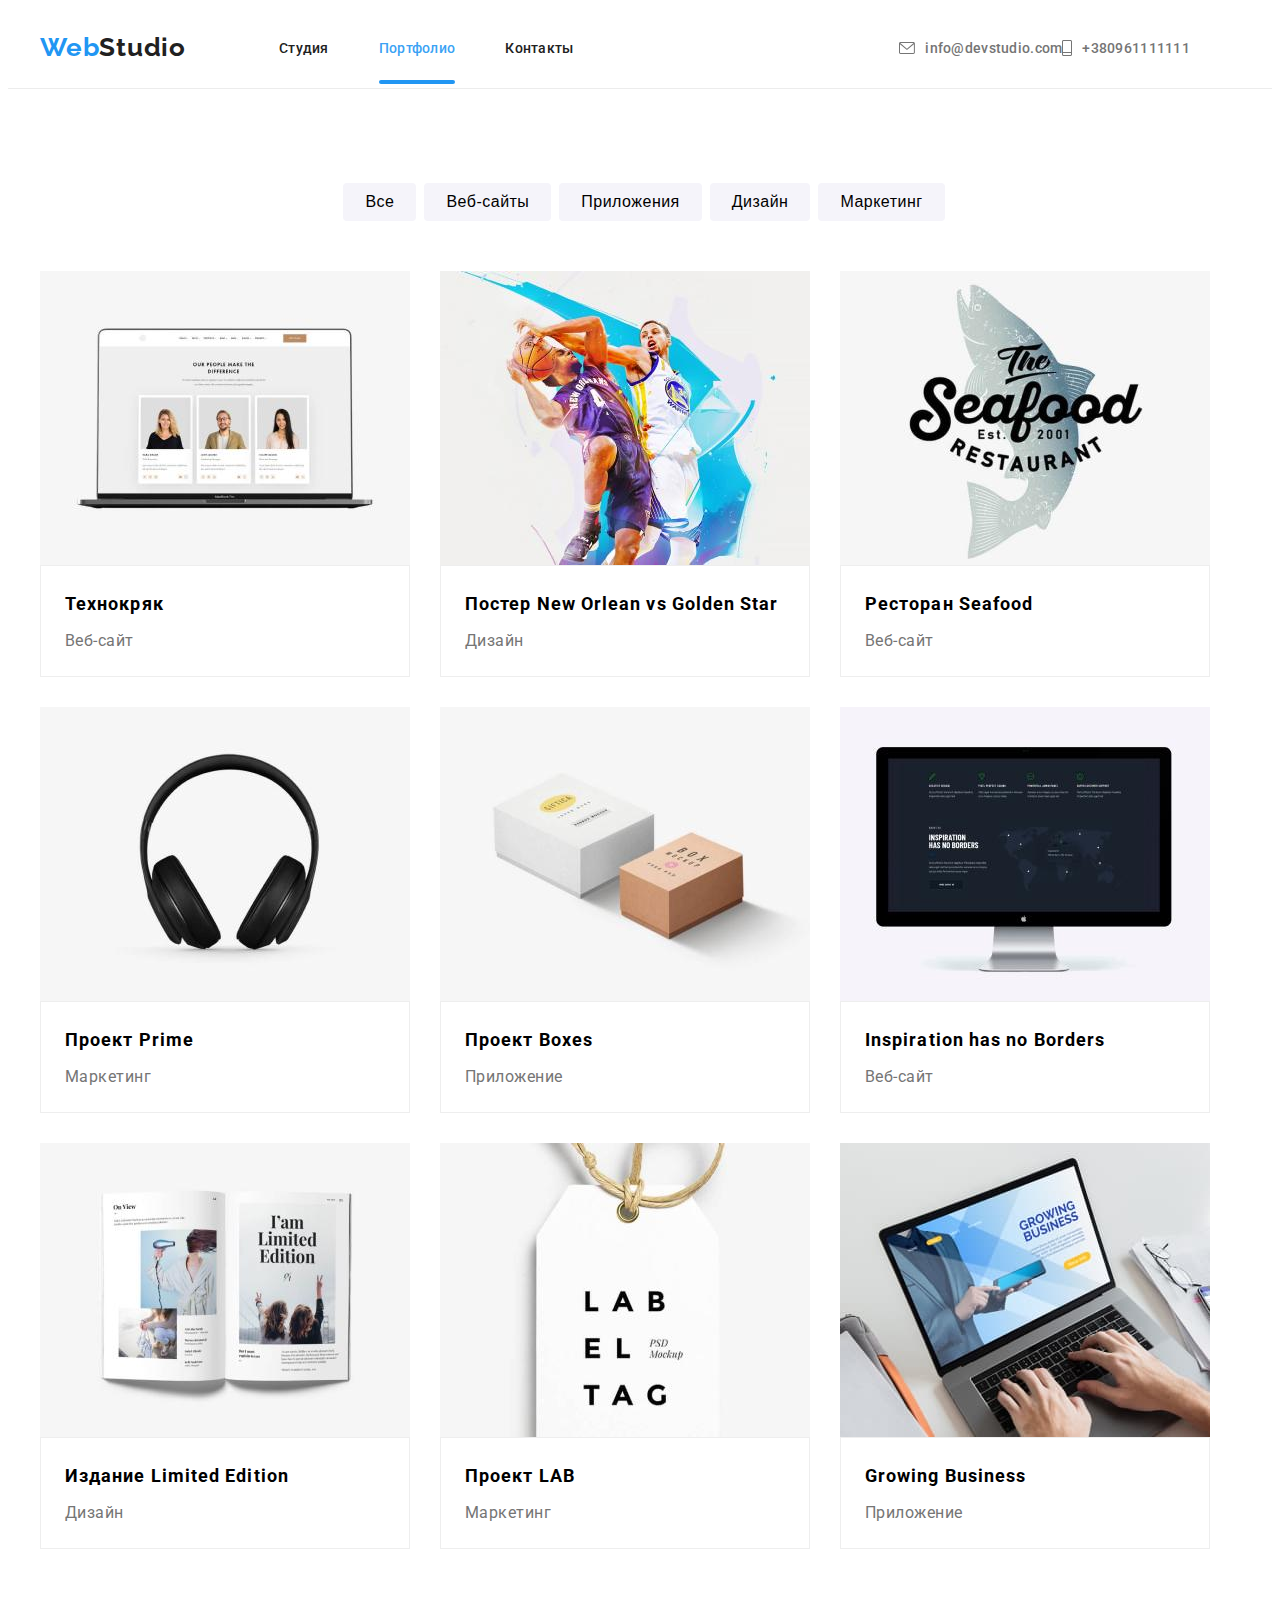
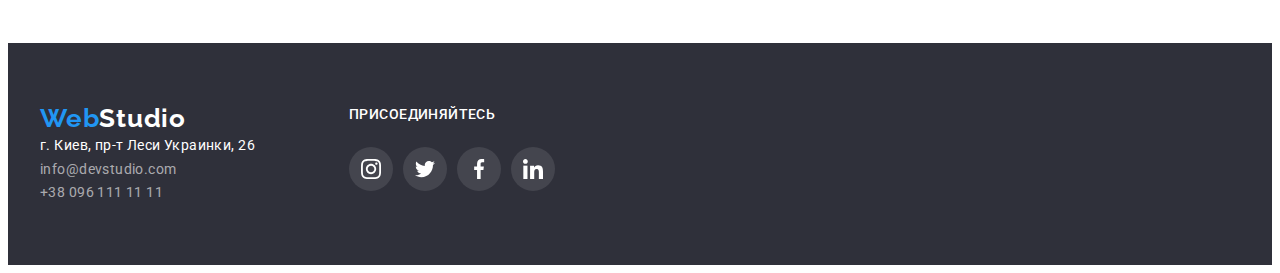
==== portfolio.html @ 6cea834d "add original" ====
<!DOCTYPE html>
<html lang="ru">
    <head>
        <meta charset="UTF-8">
        <meta http-equiv="X-UA-Compatible" content="IE=edge">
        <meta name="viewport" content="width=device-width, initial-scale=1.0">
        <title>Portfolio</title>
        <link href="https://fonts.googleapis.com/css2?family=Raleway:wght@700&family=Roboto:wght@400;500;700;900&display=swap"
        rel="stylesheet">
        <link
        rel="stylesheet"
        href="https://cdnjs.cloudflare.com/ajax/libs/modern-normalize/1.0.0/modern-normalize.min.css"
        integrity="sha512-ISS7cAi1PEhQ8jnbJpJZMd29NlhNj4AWYyLOSp2CE/CsHxTCu+r+t0D2yoJudVrd0/8fTVPUVDzY5Tvli75u/g=="
        crossorigin="anonymous"/>
    <link rel="stylesheet" href="./css/styles.css">
    </head>
<body>
    <header class="header">
        <div class="container header-container">
          <nav class="header-navigation">
            <a class="link header-logo" href="http://WebStudio">Web<span class="logo-second-color">Studio</span> </a>
            <ul class="list header-list">
              <li class="header-item">
                <a class="link header-link" href="./index.html">Студия</a>
              </li>
              <li class="header-item">
                <a class="link header-link current" href="./portfolio.html">Портфолио</a>
              </li>
              <li class="header-item"><a class="link header-link" href="">Контакты</a></li>
            </ul>
          </nav>
          <ul class="list contacts-list">
            <li class="nav-list-mail">
              <a class="link header-mail" href="tel:info@devstudio.com">
              <svg class="header-icon" width="16" height="12"> <use href="./images/icons.svg#icon-envelope">
              </use>
            </svg>info@devstudio.com
            </a></li>
            <li class="nav-list-mail">
              <a class="link header-mail" href="mailto:+380961111111">
                <svg class="header-icon" width="10" height="16">
                  <use href="./images/icons.svg#icon-mobilka"></use>
                </svg>
                +380961111111</a></li>
          </ul>
        </div>
      </header>

    <main class="portfolio">
      <h1 class="visually-hidden">Портфолио</h1>
        <section class="section">
        <div class="container">
            <ul class="list works-button-list">
                <li> <button class="works-button">Все</button></li>
                <li> <button class="works-button">Веб-сайты</button> </li>
                <li> <button class="works-button">Приложения</button></li>
                <li> <button class="works-button">Дизайн</button></li>
                <li> <button class="works-button">Маркетинг</button></li>
            </ul>
            <ul class="list works-list">
                <li class="works-item">
                  <div class="works-wrap">
                  <img src="./images/tech.jpg" alt="техно" width="370" height="294"> <p class="works-item-text">
                  Технокряк это современная
                  площадка распространения
                  коронавируса. Компании
                  используют эту платформу для
                  цифровогo шпионажа и атак на
                  защищённые сервера конкурентов.
                  </p></div><div class="works-card"><h3 class="works-title">Технокряк</h3><p class="works-text">Веб-сайт</p></div></li>
                <li class="works-item">
                  <div class="works-wrap">
                  <img src="./images/basketball.jpg" alt="дизайн" width="370" height="294"> <p class="works-item-text">
                  Технокряк это современная
                  площадка распространения
                  коронавируса. Компании
                  используют эту платформу для
                  цифровогo шпионажа и атак на
                  защищённые сервера конкурентов.
                  </p></div><div class="works-card"><h3 class="works-title">Постер New Orlean vs Golden Star</h3> <p class="works-text">Дизайн</p></div></li>
                <li class="works-item">
                  <div class="works-wrap">
                  <img src="./images/seafood.jpg" alt="приложение" width="370" height="294"><p class="works-item-text">
                  Технокряк это современная
                  площадка распространения
                  коронавируса. Компании
                  используют эту платформу для
                  цифровогo шпионажа и атак на
                  защищённые сервера конкурентов.
                  </p></div><div class="works-card"><h3 class="works-title" lang="en">Ресторан Seafood</h3> <p class="works-text">Веб-сайт</p></div></li>
                <li class="works-item">
                  <div class="works-wrap">
                  <img src="./images/earphones.jpg" alt="маркетинг" width="370" height="294"><p class="works-item-text">
                  Технокряк это современная
                  площадка распространения
                  коронавируса. Компании
                  используют эту платформу для
                  цифровогo шпионажа и атак на
                  защищённые сервера конкурентов.
                  </p></div><div class="works-card"><h3 class="works-title">Проект Prime</h3> <p class="works-text">Маркетинг</p></div></li>
                <li class="works-item">
                  <div class="works-wrap">
                  <img src="./images/boxes.jpg" alt="проект" width="370" height="294"><p class="works-item-text">
                  Технокряк это современная
                  площадка распространения
                  коронавируса. Компании
                  используют эту платформу для
                  цифровогo шпионажа и атак на
                  защищённые сервера конкурентов.
                  </p></div><div class="works-card"><h3 class="works-title">Проект Boxes</h3> <p class="works-text">Приложение</p></div></li>
                <li class="works-item">
                  <div class="works-wrap">
                  <img src="./images/monitor.jpg" alt="веб-сайт" width="370" height="294"><p class="works-item-text">
                  Технокряк это современная
                  площадка распространения
                  коронавируса. Компании
                  используют эту платформу для
                  цифровогo шпионажа и атак на
                  защищённые сервера конкурентов.
                  </p></div><div class="works-card"><h3 class="works-title" lang="en">Inspiration has no Borders</h3> <p class="works-text">Веб-сайт</p></div></li>
                <li class="works-item">
                  <div class="works-wrap"><img src="./images/magazine.jpg" alt="издание" width="370" height="294"><p class="works-item-text">
                  Технокряк это современная
                  площадка распространения
                  коронавируса. Компании
                  используют эту платформу для
                  цифровогo шпионажа и атак на
                  защищённые сервера конкурентов.
                  </p></div><div class="works-card"><h3 class="works-title">Издание Limited Edition</h3> <p class="works-text">Дизайн</p></div></li>
                <li class="works-item">
                  <div class="works-wrap"><img src="./images/tag.jpg" alt="проект-лаб" width="370" height="294"><p class="works-item-text">
                  Технокряк это современная
                  площадка распространения
                  коронавируса. Компании
                  используют эту платформу для
                  цифровогo шпионажа и атак на
                  защищённые сервера конкурентов.
                  </p></div><div class="works-card"><h3 class="works-title">Проект LAB</h3> <p class="works-text">Маркетинг</p></div></li>
                <li class="works-item">
                  <div class="works-wrap"><img src="./images/laptop.jpg" alt="бизнес" width="370" height="294"><p class="works-item-text">
                  Технокряк это современная
                  площадка распространения
                  коронавируса. Компании
                  используют эту платформу для
                  цифровогo шпионажа и атак на
                  защищённые сервера конкурентов.
                  </p></div><div class="works-card"><h3 class="works-title">Growing Business</h3> <p class="works-text">Приложение</p></div></li>
            </ul>
        </div>
        </section>
    </main>

    <footer class="footer">
        <div class="container footer-container">
            <div class="footer-contacts">
        <a class="link header-logo" href="http://WebStudio">Web<span class="logo-third-color">Studio</span> </a>
    <address>
        <ul class="list">
            <li>
    <a class="link footer-address" href="https://goo.gl/maps/e6FK5a6FQXhLv9fTA" target="_blank" rel="noopener noreferrer">г. Киев, пр-т Леси Украинки, 26</a>
    </li>
    <li>
    <a class="link footer-mail" href="mailto:info@example.com">info@devstudio.com</a> 
    </li>
    <li>
    <a class="link footer-mail" href="tel:+380961111111">+38 096 111 11 11</a>
    </li>
    </ul>
    </address>
            </div>
    <div class="footer-social">
        <h4 class="title-five">присоединяйтесь</h4>
        <ul class="list footer-social-list"> 
            <li><a class="footer-social-link" href="#"><svg class="footer-social-icon" width = "20" height = "20">
                <use href="./images/icons.svg#icon-instagram-2"></use>
            </svg> </a></li>
            <li><a class="footer-social-link" href="#"><svg class="footer-social-icon" width = "20" height = "20">
                <use href="./images/icons.svg#icon-twitter-1"></use>
            </svg> </a></li>
            <li><a class="footer-social-link" href="#"><svg class="footer-social-icon" width = "20" height = "20">
                <use href="./images/icons.svg#icon-facebook-1"></use>
            </svg> </a></li>
            <li><a class="footer-social-link" href="#"><svg class="footer-social-icon" width = "20" height = "20">
                <use href="./images/icons.svg#icon-linkedin-1"></use>
            </svg> </a></li>
        </ul>
    </div>
        </div>
    </footer>
        
</body>
</html>
---- css/styles.css ----
:root {
    --header-text-color: #757575;
    --main-title-color: #ffffff;
    --second-title-color: #212121;
    --main-text-color: #757575;
    --second-text-color: rgba(255, 255, 255, 0.6);
    --logo-color: #2196f3;
    --logo-second-color: #212121;
    --logo-third-color: #ffffff; 
    --accent-color: #2196f3;
    --main-btn-color: #2196f3;
    --footer-bcg-color: #2f303a;
--portfolio-button-color: #f5f4fa;
--motto-background-color: rgba(47, 48, 58, 0.4);
}

p, h1, h2, h3, h4, h5, h6 {margin: 0;}

ul {margin: 0;
padding: 0;}

img {
    display: block;
}

body  {
    font-family: 'Raleway', sans-serif;
    font-family: 'Roboto', sans-serif;
}


.list {
    list-style: none;
    padding: 0;
    margin: 0;
}

.link {
    text-decoration: none;
}

.container {
    width: 1200px;
    margin-left: auto;
    margin-right: auto;
    margin: 0 auto;
    padding-left: 15px;
    padding-right: 15px;
  }

  .section {
      padding-top: 94px;
      padding-bottom: 94px;
  }

  .visually-hidden {
    position: absolute;
    white-space: nowrap;
    width: 1px;
    height: 1px;
    overflow: hidden;
    border: 0;
    padding: 0;
    clip: rect(0 0 0 0);
    clip-path: inset(50%);
    margin: -1px;
}

.btn {
  border: none;
  border-radius: 4px
  cursor: pointer;
  outline: none;
}
/*------------------------------------------------HEADER------------------------*/

.header {
    background-color: #ffffff;
    border-bottom: 1px solid #ececec;
  }
  .header-list {
    display: flex;
    align-items: center;
  }
  .contacts-list {
    display: flex;
    align-items: center;
    margin-left: auto;
    margin-right: 50px;
  }
  .header-container {
    display: flex;
    align-items: center;
  }
  .header-navigation {
    display: flex;
    align-items: center;
  }
  .header-logo {
    padding-right: 93px;
    padding-top: 24px;
    padding-bottom: 25px;
  }
  .header-logo {
    font-family: Raleway;
    font-weight: 700;
    font-size: 26px;
    line-height: 1.19;
    letter-spacing: 0.03em;
   color: var(--logo-color);
   transition: color 250ms cubic-bezier(0.4, 0, 0.2, 1);
}

.logo-second-color {
    color:var(--logo-second-color);
}

.logo-third-color {
    color:var(--logo-third-color);
}
  .header-logo:focus,
  .header-logo:hover {
    color: var(--accent-color);
  }
  .header-item:not(:last-child) {
    padding-right: 50px;
  }

  .header-link {
    font-weight: 500;
    font-size: 14px;
    line-height: 1.14;
    letter-spacing: 0.02em;
    color: var(--second-title-color);
    transition: color 250ms cubic-bezier(0.4, 0, 0.2, 1);
    position: relative;
  }

  .header-link.current {
    color: rgba(33, 150, 243, 0.9);
  }

  .header-link.current::after {
    content: "";
    width: 100%;
    height: 4px;
    border-radius: 2px;
    background-color: var(--accent-color);
    position: absolute;
    display: block;
    bottom: -28px;
    left: 0;
    }

  .header-link:hover,
  .header-link:focus {
    color: var(--accent-color);
  }

  .header-icon {
    fill: currentColor;
    margin-right: 10px;
  }

  .header-icon:hover,
  .header-icon:focus {
    color: var(--accent-color);
  }

  .header-contacts {
    margin-right: 0;
    margin-left: 30px;
  }

  .header-mail {
    display: flex;
    align-items: center;
    font-weight: 500;
    font-size: 14px;
    line-height: 1.33;
    letter-spacing: 0.02em;
    color: var(--main-text-color);
    transition: color 250ms cubic-bezier(0.4, 0, 0.2, 1);
  }
  .header-mail:hover,
  .header-mail:focus {
    color: var(--accent-color);
  }
  


/*------------------------------------------------main------------------------*/

.motto {
    background-image: linear-gradient(rgba(47, 48, 58, 0.4), rgba(47, 48, 58, 0.4)), url(../images/mottoback.jpg);
    background-repeat: no-repeat;   
    background-position: center;
    background-size: cover;
    padding-top: 200px;
    padding-bottom: 200px;
}

.title-one {
font-weight: 900;
font-size: 44px;
line-height: 1.36;
text-align: center;
letter-spacing: 0.06em;
text-transform: uppercase;
color: var(--main-title-color);
}

.motto-container {
padding-right: 252px;
padding-left: 252px;
text-align: center;
}

.main-btn {
padding: 10px 32px;
background-color: var(--main-btn-color);
font-weight: 700;
font-size: 16px;
line-height: 1.9;
width: 200px;
height: 50px;
margin-top: 30px;
box-shadow: 0px 4px 4px rgba(0, 0, 0, 0.15);
border-radius: 4px;
color: #ffffff;
cursor: pointer;
outline: none;
}

.main-btn:active {
background-color: var(--second-title-color);
}
/*------------------------------------------------HERO------------------------*/


.hero-list {
display: flex;
justify-content: space-between
}

.hero-item {
max-width: 270px;
}

.hero-box {
    width: 270px;
    height: 120px;
    background-color: #f5f4fa;
    border-radius: 4px;
    margin-right: 30px;
    margin-bottom: 30px;
    display: flex;
    align-items: center;
    justify-content: center;
}

.title-three {
font-weight: 700;
font-size: 14px;
line-height: 1.14;
letter-spacing: 0.03em;
margin-top: 30px;
margin-bottom: 10px;
text-transform: uppercase;
color: var(--second-title-color);
}

.hero-text {
font-size: 14px;
line-height: 1.7;
letter-spacing: 0.03em;
color: var(--main-text-color);
}

.hero-icon {
    max-width: 70px;
    max-height: 70px;
 
}

.title-two {
font-weight: 700;
font-size: 36px;
line-height: 1.16;
letter-spacing: 0.03em;
text-align: center;
margin-bottom: 50px;
color: var(--second-title-color);
}

.whaddowedo-list {
    display: flex;
    flex-wrap: wrap;
    justify-content: space-between;
}

.whaddowedo {
    padding-top: 0px;
}

.whaddowedo-item {
  position: relative;
}
.whaddowedo-box {position: absolute;
  bottom: 0;
  display: flex;
  justify-content: center;
  align-items: center;
  height: 70px;
  width: 100%;
  background-color: rgba(47, 48, 58, 0.8);}

.whaddowedo-text {
  font-weight: 700;
  font-size: 14px;
  line-height: 1.14;
  text-align: center;
  letter-spacing: 0.03em;
  text-transform: uppercase;
  color: #FFFFFF;
}

.team {
background-color: var(--portfolio-button-color);
 }

.team-container {
text-align: center;
}

.team-list {
display: flex;
justify-content: space-between;
}

.team-item {
justify-content: space-between;
width: 270px;
box-shadow: 0px 1px 3px rgba(0, 0, 0, 0.12), 0px 1px 1px rgba(0, 0, 0, 0.14), 0px 2px 1px rgba(0, 0, 0, 0.2);
border-radius: 0px 0px 4px 4px;    
}

.team-card {
padding-top: 30px;
padding-bottom: 30px;
background-color: #fff;
}

img {
max-width: 100%;
height: auto
}

.title-four {
font-weight: 500;
font-size: 16px;
line-height: 1.18;
letter-spacing: 0.03em;
color: var(--second-title-color);
}

.team-text {
font-weight: 400;
font-size: 16px;
line-height: 1.18;
letter-spacing: 0.03em;
margin-top: 10px;
color: var(--main-text-color);
margin-bottom: 16px;
}

.team-social-list {
    display: flex;
    justify-content: center;
}

.team-social-item {
    width: 44px;
    height: 44px;
}

.team-social-item + .team-social-item {
margin-left: 10px;
} 

.team-social-link {
    width: 100%;
    height: 100%;
    border-radius: 50%;
    display: flex;
    align-items: center;
    justify-content: center;
    transition: color 250ms cubic-bezier(0.4, 0, 0.2, 1), background-color 250ms cubic-bezier(0.4, 0, 0.2, 1);
}

.team-social-link {
    fill: #AFB1B8;
}

.team-social-link:hover, 
.team-social-link:focus {
    background-color: var(--accent-color);
}

.team-social-link:hover, 
.team-social-link:focus {
    fill: #ffffff;
}

/*--------------------------------------CLIENTS-------------------------------*/

.clients-list {
    display: flex;
    justify-content: space-between
}

.clients-link {
display: flex;
width: 170px;
height: 92px;
align-items: center;
justify-content: center;
box-sizing: border-box;
border: 1px solid #afb1b8;
border-radius: 4px;
transition: color 250ms cubic-bezier(0.4, 0, 0.2, 1),
}

.clients-icon {
    width: 106px;
    height: 60px;
    fill: #AFB1B8;
    display: block;
    margin-left: auto;
    margin-right: auto;
    transition: color 250ms cubic-bezier(0.4, 0, 0.2, 1),
}

.clients-link:hover,
.clients-link:focus {
    border-color: var(--accent-color);
  }

  .clients-link:hover .clients-icon {
    fill: var(--accent-color);
  }

  .clients-link:focus .clients-icon {
    fill: var(--accent-color);
  }
/*------------------------------------------ FOOTER -------------------------*/

.footer {
background-color:var(--footer-bcg-color);
padding-top: 60px;
padding-bottom: 60px;
}

.footer-container {
    display: flex;
}

.footer-logo {
    font-family: Raleway;
    font-weight: 700;
    font-size: 26px;
    line-height: 1.19;
    letter-spacing: 0.03em;
    margin-bottom: 20px;
   color: var(--logo-color);
   transition: color 250ms cubic-bezier(0.4, 0, 0.2, 1);
}

.footer-list {
    padding-top: 20px;
}

.footer-contact {
  margin-bottom: 9px;
}
.footer-address {
font-style: normal;
font-weight: 400;
font-size: 14px;
line-height: 1.71;
letter-spacing: 0.03em;
color: var(--main-title-color);
margin-bottom: 9px;
transition: color 250ms cubic-bezier(0.4, 0, 0.2, 1);
}

.footer-address:hover, 
.footer-address:focus {
color: var(--accent-color) 
}
.footer-mail {
    font-style: normal;
    font-weight: 400;
    font-size: 14px;
    line-height: 1.71;
   letter-spacing: 0.03em;
   color: var(--second-text-color);
   transition: color 250ms cubic-bezier(0.4, 0, 0.2, 1); 
   
}
.footer-mail:hover, 
.footer-mail:focus {
    color: var(--accent-color) 
}

.title-five {
    font-style: normal;
    font-weight: 500;
    font-size: 14px;
    line-height: 1.71;
   letter-spacing: 0.03em;
   margin-bottom: 20px;
   color: var(--main-title-color);
   text-transform: uppercase;
}

.footer-social
{
margin-left: 70px;}

.footer-social-list {
    display: flex;
}

.footer-social-link {
    width: 44px;
    height: 44px;
    border-radius: 50%;
    display: flex;
    align-items: center;
    justify-content: center;
    background-color: rgba(255, 255, 255, 0.1);
    margin-right: 10px;
    transition: color 250ms cubic-bezier(0.4, 0, 0.2, 1), background-color 250ms cubic-bezier(0.4, 0, 0.2, 1);
}

.footer-social-link:hover,
.footer-social-link:focus {
    background-color: var(--accent-color);
}

.footer-social-icon {
    fill: #ffffff;
}

.footer-subscribe {
margin-left: 93px;
}

.subscribe-wrap {
  display: flex;
  justify-content: space-between;
}

.subscribe-input {
width: 358px;
height: 50px;
background-color:var(--footer-bcg-color);
padding-left: 16px;
display: flex;
align-items: center;
border: 1px solid rgba(255, 255, 255, 0.3);
box-sizing: border-box;
filter: drop-shadow(0px 4px 4px rgba(0, 0, 0, 0.15));
border-radius: 4px;
font-family: Roboto;
font-weight: 400;
font-size: 16px;
line-height: 1.25;
letter-spacing: 0.03em;
color: var(--second-text-color);
margin-right: 12px;
}

.subscribe-input::placeholder {
font-family: Roboto;
font-weight: 400;
font-size: 16px;
line-height: 1.25;
letter-spacing: 0.03em;
color: var(--second-text-color);
}


.subscribe-btn {
width: 200px;
height: 50px;
display: flex;
justify-content: center;
align-items: center;
font-family: Roboto;
font-weight: 700;
font-size: 16px;
line-height: 1.87;
letter-spacing: 0.06em;
color: var(--main-title-color);
background-color: var(--accent-color);
box-shadow: 0px 4px 4px rgba(0, 0, 0, 0.15)
outline: none;
}

.subscribe-btn-icon {
margin-left: 10px;
}

.backdrop {
  width: 100vw;
  height: 100vh;
  background-color: rgba(0, 0, 0, 0.2);
  position: fixed;
  top: 0;
  transition: opacity 1000ms, visibility 1000ms;
}

.backdrop.is-hidden .modal {
  transform: scale(1.5);
  transition: transform 1000ms;
}

.modal {
width: 528px;
height: 581px;
background-color: #FFFFFF;
box-shadow: 0px 1px 3px rgba(0, 0, 0, 0.12), 0px 1px 1px rgba(0, 0, 0, 0.14), 0px 2px 1px rgba(0, 0, 0, 0.2);
border-radius: 4px;
position: absolute;
top: 50%;
left: 50%;
transform: scale(1);
transform: translate(-50%, -50%);
transition: transform 1000ms;
padding: 40px;
}

.modal-close {
  width: 30px;
  height: 30px;
  background-color: transparent;
  border: 1px solid rgba(0, 0, 0, 0.1);
  border-radius: 50%;
  position: absolute;
  top: 14px;
  right: 14px;
  display: flex;
  align-items: center;
  justify-content: center;
  cursor: pointer;
}

.modal-close:hover {
  color: var(--accent-color);
  }
.modal-close-icon {
  fill: currentColor;
}

.is-hidden {
  visibility: hidden;
  opacity: 0;
  pointer-events: none;
}

.modal-title {
font-family: Roboto;
font-weight: 700;
font-size: 20px;
line-height: 1.15;
text-align: center;
letter-spacing: 0.03em;
color: var(--second-title-color);
margin-bottom: 12px;
}

.modal-form-input {
width: 100%;
height: 40px;
border: 1px solid rgba(33, 33, 33, 0.2);
box-sizing: border-box;
border-radius: 4px;
padding-left: 35px;
padding-right: 15px;
resize: none;
outline: none;
cursor: pointer;
margin-top: 4px;
transition: 250ms cubic-bezier(0.4, 0, 0.2, 1); 
}

.modal-form-input:focus {
border-color: var(--accent-color);
}

.modal-form-input:focus + .input-icon {
  fill: var(--accent-color);
  }

.modal-field {
  width: 100%;
  margin-bottom: 10px;
}

.input-wrap {
  position: relative;
}

.modal-form-comment {
width: 100%;
height: 120px;
border: 1px solid rgba(33, 33, 33, 0.2);
box-sizing: border-box;
border-radius: 4px;
padding-left: 5px;
padding-right: 15px;
padding-top: 12px;
resize: none;
outline: none;
margin-top: 4px;
margin-bottom: 5px;
transition: 250ms cubic-bezier(0.4, 0, 0.2, 1);
font-family: Roboto;
font-weight: 400;
font-size: 12px;
line-height: 1,16;
letter-spacing: 0.01em;
color: var(--header-text-color) 
}

.modal-form-comment:focus {
  border-color: var(--accent-color);
}

.modal-label-text {
font-family: Roboto;
font-weight: 400;
font-size: 12px;
line-height: 1,16;
letter-spacing: 0.01em;
color: var(--header-text-color)
}

.modal-check:checked + .policy-text .policy-item {
background-color: var(--accent-color);
border: 0;
}

.policy-item {
width: 16px;
height: 15px;
border: 2px solid;
color: var(--logo-second-color);
border-radius: 2px;
margin-right: 5px;
margin-left: 12px;
display: flex;
align-items: center;
justify-content: center;
}

.input-icon {
  position: absolute;
  left: 15px;
  top: 50%;
  transform: translateY(-50%);
  transition: fill 250ms cubic-bezier(0.4, 0, 0.2, 1); 
}
.check-icon {
  fill: var(--main-title-color);
  transition: color 250ms cubic-bezier(0.4, 0, 0.2, 1); 
}

.policy-text {
display: flex;
font-family: Roboto;
font-weight: 400;
font-size: 14px;
line-height: 1,71;
letter-spacing: 0.03em;
color: #757575;
margin-bottom: 30px;
}

.policy-link {
  color: var(--accent-color);
  text-decoration: underline;
  margin-left: 5px;
}

.modal-btn {
  display: block;
  margin: 0 auto;
  
}

/*----------------------------PORTFOLIO--------------------------*/

.works-button {
height: 38px;
background:var(--portfolio-button-color);
padding-top: 6px;
padding-bottom: 6px;
padding-left: 22px;
padding-right: 22px;
font-weight: 500;
font-size: 16px;
line-height: 1.62;
letter-spacing: 0.03em;
cursor: pointer;
border: none;
text-align: center;
border-radius: 4px;
margin-left: 8px;
transition: color 250ms cubic-bezier(0.4, 0, 0.2, 1), background-color 250ms cubic-bezier(0.4, 0, 0.2, 1);
}

.works-button:hover, 
.works-button:focus {
  color: #ffffff;  
  background-color:var(--accent-color) 
}

.works-button:hover, 
.works-button:focus {
box-shadow: 0px 3px 1px rgba(0, 0, 0, 0.1), 0px 1px 2px rgba(0, 0, 0, 0.08), 0px 2px 2px rgba(0, 0, 0, 0.12);
border-radius: 4px;}

.works-button-list {
    display: flex;
    justify-content: center;
    margin-bottom: 50px;
 }

.works-list {
    display: flex;
    flex-wrap: wrap;
    }

    .works-item {
      max-width: 370px;
      transition: box-shadow 250ms cubic-bezier(0.4, 0, 0.2, 1);
    }


    .works-item:hover .works-item-text {
      transform: translateY(0);
  }
  

.works-item:hover,    
.works-item:focus
 {
    box-shadow: 0px 1px 1px rgba(0, 0, 0, 0.12), 0px 4px 4px rgba(0, 0, 0, 0.06), 1px 4px 6px rgba(0, 0, 0, 0.16);
}

.works-wrap {
  position: relative;
  overflow: hidden;
}
.works-item-text {
  max-width: 370px;
  position: absolute;
  top: 0;
  left: 0;
  background-color:rgba(33, 150, 243, 0.9);
  padding: 63px 24px 63px 24px;
  color: #ffffff;
  font-size: 18px;
  line-height: 1.56;
  letter-spacing: 0.03em;
  overflow: auto;
  height: 100%;
  transform: translateY(100%);
  transition: transform 250ms linear;
}

.works-card {
    padding-top: 20px;
    padding-bottom: 20px;
    padding-left: 24px;
    padding-right: 24px;
    border: 1px solid #EEEEEE;
}

.works-item {
margin-right: 30px;
margin-bottom: 30px;
}

.works-item:nth-child(3n) {
margin-right: 0;
}

.works-item:nth-child(n+7) {
    margin-bottom: 0px;
}

.works-title {
font-family: Roboto;
font-weight: 700;
font-size: 18px;
line-height: 2;
letter-spacing: 0.06em;
margin-bottom: 4px;
}

.works-text {
font-size: 16px;
line-height: 1.87;
letter-spacing: 0.03em;
color: var(--header-text-color)
}
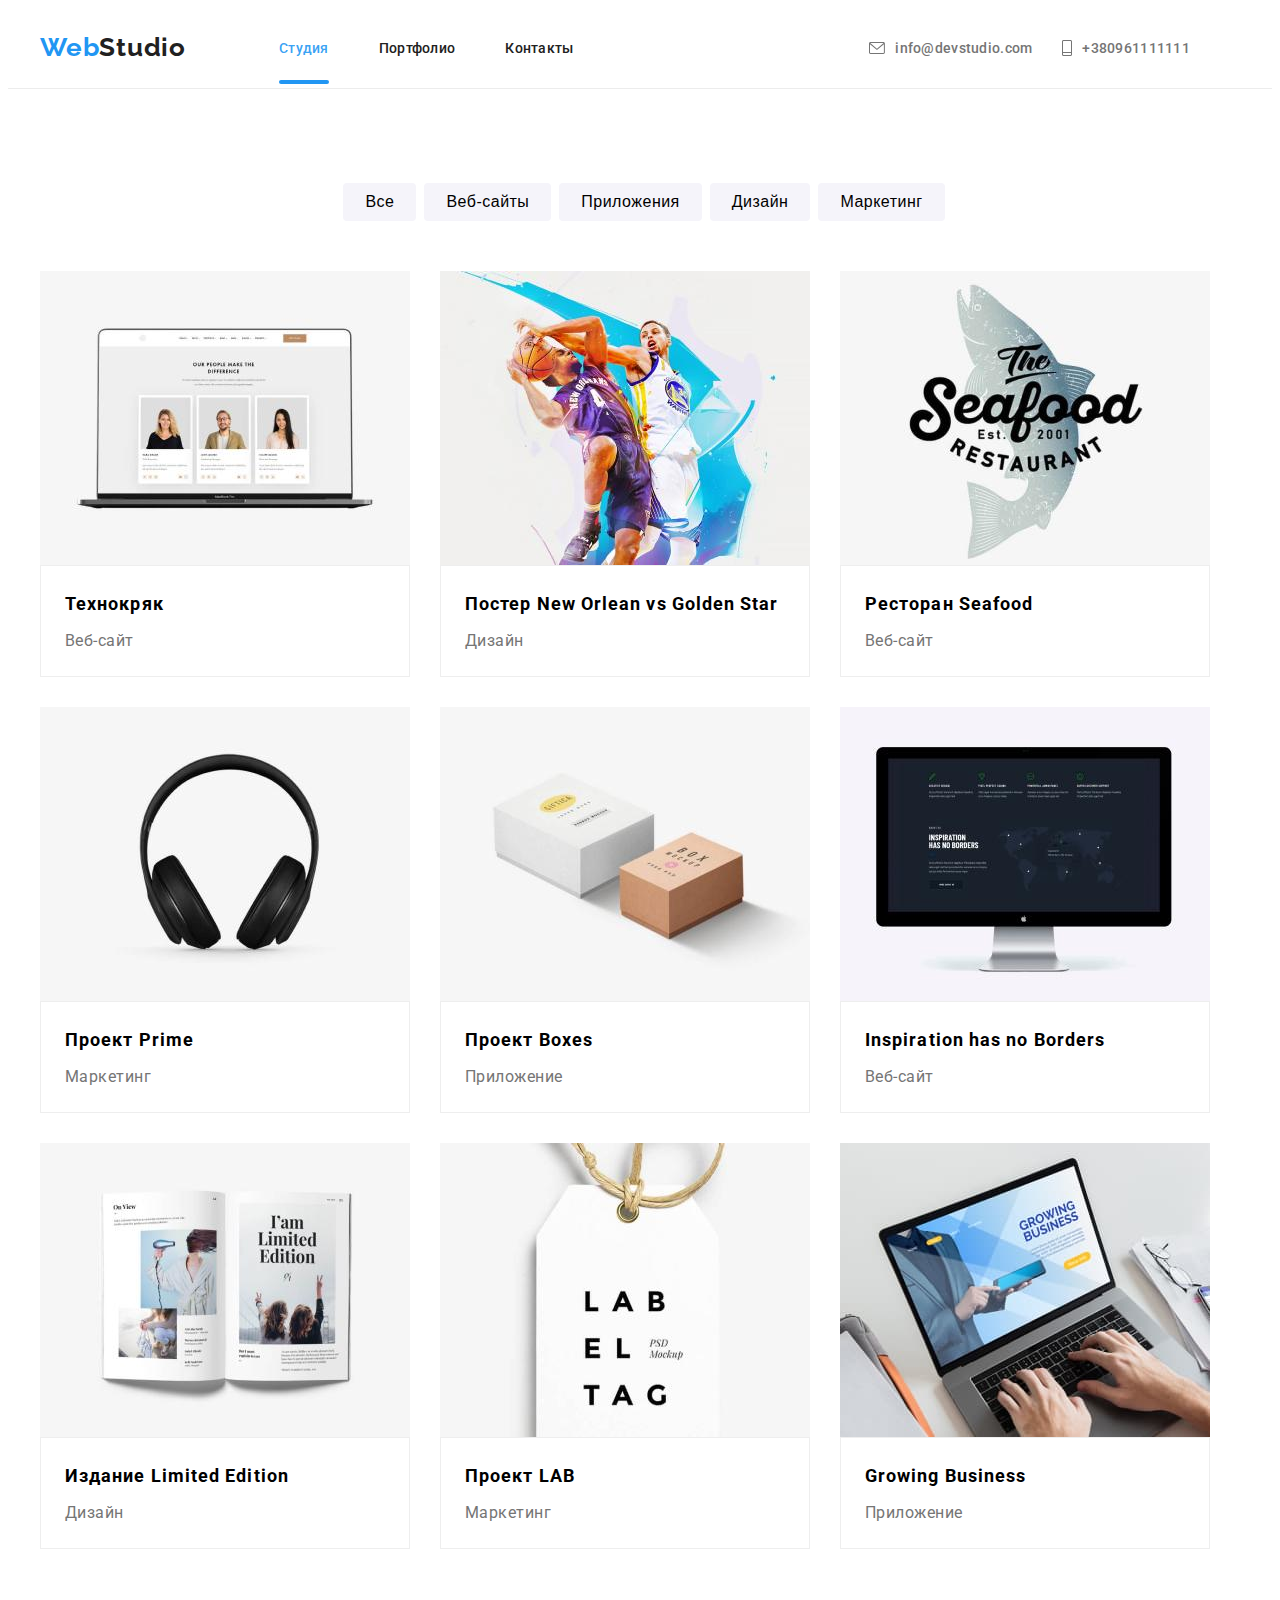
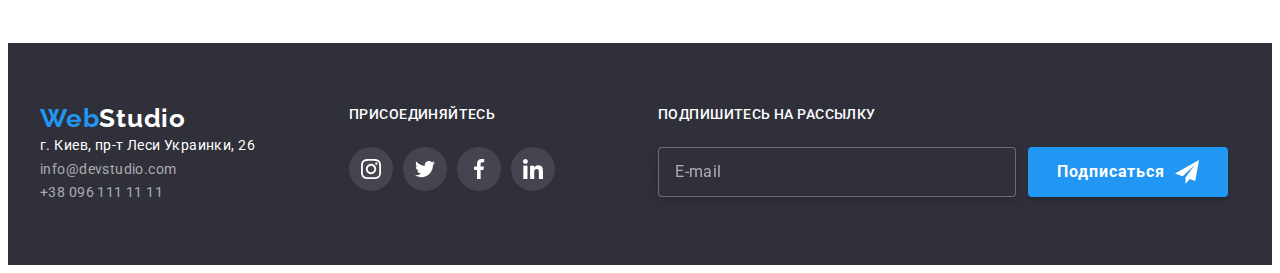
==== commit 68a0ee24: "разбивка по файлам" ====
--- a/portfolio.html
+++ b/portfolio.html
@@ -12,40 +12,36 @@
         href="https://cdnjs.cloudflare.com/ajax/libs/modern-normalize/1.0.0/modern-normalize.min.css"
         integrity="sha512-ISS7cAi1PEhQ8jnbJpJZMd29NlhNj4AWYyLOSp2CE/CsHxTCu+r+t0D2yoJudVrd0/8fTVPUVDzY5Tvli75u/g=="
         crossorigin="anonymous"/>
-    <link rel="stylesheet" href="./css/styles.css">
+        <link rel="stylesheet" href="./css/main.min.css">
     </head>
 <body>
-    <header class="header">
-        <div class="container header-container">
-          <nav class="header-navigation">
-            <a class="link header-logo" href="http://WebStudio">Web<span class="logo-second-color">Studio</span> </a>
-            <ul class="list header-list">
-              <li class="header-item">
-                <a class="link header-link" href="./index.html">Студия</a>
-              </li>
-              <li class="header-item">
-                <a class="link header-link current" href="./portfolio.html">Портфолио</a>
-              </li>
-              <li class="header-item"><a class="link header-link" href="">Контакты</a></li>
-            </ul>
-          </nav>
-          <ul class="list contacts-list">
-            <li class="nav-list-mail">
-              <a class="link header-mail" href="tel:info@devstudio.com">
-              <svg class="header-icon" width="16" height="12"> <use href="./images/icons.svg#icon-envelope">
-              </use>
-            </svg>info@devstudio.com
-            </a></li>
-            <li class="nav-list-mail">
-              <a class="link header-mail" href="mailto:+380961111111">
-                <svg class="header-icon" width="10" height="16">
-                  <use href="./images/icons.svg#icon-mobilka"></use>
-                </svg>
-                +380961111111</a></li>
-          </ul>
-        </div>
-      </header>
-
+  <header class="header">
+    <div class="container header-container">
+      <nav class="header-navigation">
+        <a class="link header-logo" href="http://WebStudio">Web<span class="logo-second-color">Studio</span> </a>
+        <ul class="list header-list">
+          <li class="header-item">
+            <a class="link header-link current" href="./index.html">Студия</a>
+          </li>
+          <li class="header-item">
+            <a class="link header-link" href="./portfolio.html">Портфолио</a>
+          </li>
+          <li class="header-item"><a class="link header-link" href="">Контакты</a></li>
+        </ul>
+      </nav>
+      <ul class="list contacts-list">
+        <li class="header-contacts">
+          <a class="link header-mail" href="tel:info@devstudio.com">
+          <svg class="header-icon" width="16" height="12"> <use href="./images/icons.svg#icon-envelope">
+          </use></svg>info@devstudio.com</a></li>
+        <li class="header-contacts">
+          <a class="link header-mail" href="mailto:+380961111111">
+            <svg class="header-icon" width="10" height="16">
+              <use href="./images/icons.svg#icon-mobilka"></use>
+            </svg> +380961111111</a></li>
+      </ul>
+    </div>
+  </header>
     <main class="portfolio">
       <h1 class="visually-hidden">Портфолио</h1>
         <section class="section">
@@ -185,6 +181,22 @@
             </svg> </a></li>
         </ul>
     </div>
+    <div class="footer-subscribe">
+      <h4 class="title-five">Подпишитесь на рассылку</h4>
+      <div class="subscribe-wrap">
+          <form action="#" class="subscribe">
+              <input type="text" 
+              class="subscribe-input" 
+              name="email" 
+              placeholder="E-mail">
+          </form>
+          <button type="submit" class="btn subscribe-btn">Подписаться <svg class="subscribe-btn-icon" width = "24" height = "24">
+              <use href="./images/icons.svg#icon-send"></use>
+          </svg></button>
+      </div>
+      </div>
+          </div>
+      
         </div>
     </footer>
         
--- a/css/main.min.css
+++ b/css/main.min.css
@@ -0,0 +1,2 @@
+:root{--header-text-color: #757575;--main-title-color: #ffffff;--second-title-color: #212121;--main-text-color: #757575;--second-text-color: rgba(255, 255, 255, 0.6);--logo-color: #2196f3;--logo-second-color: #212121;--logo-third-color: #ffffff;--accent-color: #2196f3;--main-btn-color: #2196f3;--footer-bcg-color: #2f303a;--portfolio-button-color: #f5f4fa;--motto-background-color: rgba(47, 48, 58, 0.4)}p,h1,h2,h3,h4,h5,h6{margin:0}ul{margin:0;padding:0}img{display:block}body{font-family:'Raleway', sans-serif;font-family:'Roboto', sans-serif}.list{list-style:none;padding:0;margin:0}.link{text-decoration:none}.container{width:1200px;margin-left:auto;margin-right:auto;margin:0 auto;padding-left:15px;padding-right:15px}.section{padding-top:94px;padding-bottom:94px}.visually-hidden{position:absolute;white-space:nowrap;width:1px;height:1px;overflow:hidden;border:0;padding:0;clip:rect(0 0 0 0);clip-path:inset(50%);margin:-1px}.btn{border:none;border-radius:4px;cursor:pointer;outline:none}.header{background-color:#ffffff;border-bottom:1px solid #ececec}.header-list{display:flex;align-items:center}.contacts-list{display:flex;align-items:center;margin-left:auto;margin-right:50px}.header-container{display:flex;align-items:center}.header-navigation{display:flex;align-items:center}.header-logo{padding-right:93px;padding-top:24px;padding-bottom:25px}.header-logo{font-family:Raleway;font-weight:700;font-size:26px;line-height:1.19;letter-spacing:0.03em;color:var(--logo-color);transition:color 250ms cubic-bezier(0.4, 0, 0.2, 1)}.logo-second-color{color:var(--logo-second-color)}.logo-third-color{color:var(--logo-third-color)}.header-logo:focus,.header-logo:hover{color:var(--accent-color)}.header-item:not(:last-child){padding-right:50px}.header-link{font-weight:500;font-size:14px;line-height:1.14;letter-spacing:0.02em;color:var(--second-title-color);transition:color 250ms cubic-bezier(0.4, 0, 0.2, 1);position:relative}.header-link.current{color:rgba(33,150,243,0.9)}.header-link.current::after{content:"";width:100%;height:4px;border-radius:2px;background-color:var(--accent-color);position:absolute;display:block;bottom:-28px;left:0}.header-link:hover,.header-link:focus{color:var(--accent-color)}.header-icon{fill:currentColor;margin-right:10px}.header-icon:hover,.header-icon:focus{color:var(--accent-color)}.header-contacts{margin-right:0;margin-left:30px}.header-mail{display:flex;align-items:center;font-weight:500;font-size:14px;line-height:1.33;letter-spacing:0.02em;color:var(--main-text-color);transition:color 250ms cubic-bezier(0.4, 0, 0.2, 1)}.header-mail:hover,.header-mail:focus{color:var(--accent-color)}.motto{background-image:linear-gradient(rgba(47,48,58,0.4), rgba(47,48,58,0.4)),url(../images/mottoback.jpg);background-repeat:no-repeat;background-position:center;background-size:cover;padding-top:200px;padding-bottom:200px}.title-one{font-weight:900;font-size:44px;line-height:1.36;text-align:center;letter-spacing:0.06em;text-transform:uppercase;color:var(--main-title-color)}.motto-container{padding-right:252px;padding-left:252px;text-align:center}.main-btn{padding:10px 32px;background-color:var(--main-btn-color);font-weight:700;font-size:16px;line-height:1.9;width:200px;height:50px;margin-top:30px;box-shadow:0px 4px 4px rgba(0,0,0,0.15);border-radius:4px;color:#ffffff;cursor:pointer;outline:none}.main-btn:active{background-color:var(--second-title-color)}.hero-list{display:flex;justify-content:space-between}.hero-item{max-width:270px}.hero-box{width:270px;height:120px;background-color:#f5f4fa;border-radius:4px;margin-right:30px;margin-bottom:30px;display:flex;align-items:center;justify-content:center}.title-three{font-weight:700;font-size:14px;line-height:1.14;letter-spacing:0.03em;margin-top:30px;margin-bottom:10px;text-transform:uppercase;color:var(--second-title-color)}.hero-text{font-size:14px;line-height:1.7;letter-spacing:0.03em;color:var(--main-text-color)}.hero-icon{max-width:70px;max-height:70px}.title-two{font-weight:700;font-size:36px;line-height:1.16;letter-spacing:0.03em;text-align:center;margin-bottom:50px;color:var(--second-title-color)}.whaddowedo-list{display:flex;flex-wrap:wrap;justify-content:space-between}.whaddowedo{padding-top:0px}.whaddowedo-item{position:relative}.whaddowedo-box{position:absolute;bottom:0;display:flex;justify-content:center;align-items:center;height:70px;width:100%;background-color:rgba(47,48,58,0.8)}.whaddowedo-text{font-weight:700;font-size:14px;line-height:1.14;text-align:center;letter-spacing:0.03em;text-transform:uppercase;color:#FFFFFF}.team{background-color:var(--portfolio-button-color)}.team-container{text-align:center}.team-list{display:flex;justify-content:space-between}.team-item{justify-content:space-between;width:270px;box-shadow:0px 1px 3px rgba(0,0,0,0.12),0px 1px 1px rgba(0,0,0,0.14),0px 2px 1px rgba(0,0,0,0.2);border-radius:0px 0px 4px 4px}.team-card{padding-top:30px;padding-bottom:30px;background-color:#fff}img{max-width:100%;height:auto}.title-four{font-weight:500;font-size:16px;line-height:1.18;letter-spacing:0.03em;color:var(--second-title-color)}.team-text{font-weight:400;font-size:16px;line-height:1.18;letter-spacing:0.03em;margin-top:10px;color:var(--main-text-color);margin-bottom:16px}.team-social-list{display:flex;justify-content:center}.team-social-item{width:44px;height:44px}.team-social-item+.team-social-item{margin-left:10px}.team-social-link{width:100%;height:100%;border-radius:50%;display:flex;align-items:center;justify-content:center;transition:color 250ms cubic-bezier(0.4, 0, 0.2, 1),background-color 250ms cubic-bezier(0.4, 0, 0.2, 1)}.team-social-link{fill:#AFB1B8}.team-social-link:hover,.team-social-link:focus{background-color:var(--accent-color)}.team-social-link:hover,.team-social-link:focus{fill:#ffffff}.clients-list{display:flex;justify-content:space-between}.clients-link{display:flex;width:170px;height:92px;align-items:center;justify-content:center;box-sizing:border-box;border:1px solid #afb1b8;border-radius:4px;transition:color 250ms cubic-bezier(0.4, 0, 0.2, 1)}.clients-icon{width:106px;height:60px;fill:#AFB1B8;display:block;margin-left:auto;margin-right:auto;transition:color 250ms cubic-bezier(0.4, 0, 0.2, 1)}.clients-link:hover,.clients-link:focus{border-color:var(--accent-color)}.clients-link:hover .clients-icon{fill:var(--accent-color)}.clients-link:focus .clients-icon{fill:var(--accent-color)}.footer{background-color:var(--footer-bcg-color);padding-top:60px;padding-bottom:60px}.footer-container{display:flex}.footer-logo{font-family:Raleway;font-weight:700;font-size:26px;line-height:1.19;letter-spacing:0.03em;margin-bottom:20px;color:var(--logo-color);transition:color 250ms cubic-bezier(0.4, 0, 0.2, 1)}.footer-list{padding-top:20px}.footer-contact{margin-bottom:9px}.footer-address{font-style:normal;font-weight:400;font-size:14px;line-height:1.71;letter-spacing:0.03em;color:var(--main-title-color);margin-bottom:9px;transition:color 250ms cubic-bezier(0.4, 0, 0.2, 1)}.footer-address:hover,.footer-address:focus{color:var(--accent-color)}.footer-mail{font-style:normal;font-weight:400;font-size:14px;line-height:1.71;letter-spacing:0.03em;color:var(--second-text-color);transition:color 250ms cubic-bezier(0.4, 0, 0.2, 1)}.footer-mail:hover,.footer-mail:focus{color:var(--accent-color)}.title-five{font-style:normal;font-weight:500;font-size:14px;line-height:1.71;letter-spacing:0.03em;margin-bottom:20px;color:var(--main-title-color);text-transform:uppercase}.footer-social{margin-left:70px}.footer-social-list{display:flex}.footer-social-link{width:44px;height:44px;border-radius:50%;display:flex;align-items:center;justify-content:center;background-color:rgba(255,255,255,0.1);margin-right:10px;transition:color 250ms cubic-bezier(0.4, 0, 0.2, 1),background-color 250ms cubic-bezier(0.4, 0, 0.2, 1)}.footer-social-link:hover,.footer-social-link:focus{background-color:var(--accent-color)}.footer-social-icon{fill:#ffffff}.footer-subscribe{margin-left:93px}.subscribe-wrap{display:flex;justify-content:space-between}.subscribe-input{width:358px;height:50px;background-color:var(--footer-bcg-color);padding-left:16px;display:flex;align-items:center;border:1px solid rgba(255,255,255,0.3);box-sizing:border-box;filter:drop-shadow(0px 4px 4px rgba(0,0,0,0.15));border-radius:4px;font-family:Roboto;font-weight:400;font-size:16px;line-height:1.25;letter-spacing:0.03em;color:var(--second-text-color);margin-right:12px}.subscribe-input::placeholder{font-family:Roboto;font-weight:400;font-size:16px;line-height:1.25;letter-spacing:0.03em;color:var(--second-text-color)}.subscribe-btn{width:200px;height:50px;display:flex;justify-content:center;align-items:center;font-family:Roboto;font-weight:700;font-size:16px;line-height:1.87;letter-spacing:0.06em;color:var(--main-title-color);background-color:var(--accent-color);box-shadow:0px 4px 4px rgba(0,0,0,0.15);outline:none}.subscribe-btn-icon{margin-left:10px}.backdrop{width:100vw;height:100vh;background-color:rgba(0,0,0,0.2);position:fixed;top:0;transition:opacity 1000ms, visibility 1000ms}.backdrop.is-hidden .modal{transform:scale(1.5);transition:transform 1000ms}.modal{width:528px;height:581px;background-color:#FFFFFF;box-shadow:0px 1px 3px rgba(0,0,0,0.12),0px 1px 1px rgba(0,0,0,0.14),0px 2px 1px rgba(0,0,0,0.2);border-radius:4px;position:absolute;top:50%;left:50%;transform:scale(1);transform:translate(-50%, -50%);transition:transform 1000ms;padding:40px}.modal-close{width:30px;height:30px;background-color:transparent;border:1px solid rgba(0,0,0,0.1);border-radius:50%;position:absolute;top:14px;right:14px;display:flex;align-items:center;justify-content:center;cursor:pointer}.modal-close:hover{color:var(--accent-color)}.modal-close-icon{fill:currentColor}.is-hidden{visibility:hidden;opacity:0;pointer-events:none}.modal-title{font-family:Roboto;font-weight:700;font-size:20px;line-height:1.15;text-align:center;letter-spacing:0.03em;color:var(--second-title-color);margin-bottom:12px}.modal-form-input{width:100%;height:40px;border:1px solid rgba(33,33,33,0.2);box-sizing:border-box;border-radius:4px;padding-left:35px;padding-right:15px;resize:none;outline:none;cursor:pointer;margin-top:4px;transition:250ms cubic-bezier(0.4, 0, 0.2, 1)}.modal-form-input:focus{border-color:var(--accent-color)}.modal-form-input:focus+.input-icon{fill:var(--accent-color)}.modal-field{width:100%;margin-bottom:10px}.input-wrap{position:relative}.modal-form-comment{width:100%;height:120px;border:1px solid rgba(33,33,33,0.2);box-sizing:border-box;border-radius:4px;padding-left:5px;padding-right:15px;padding-top:12px;resize:none;outline:none;margin-top:4px;margin-bottom:5px;transition:250ms cubic-bezier(0.4, 0, 0.2, 1);font-family:Roboto;font-weight:400;font-size:12px;line-height:1,16;letter-spacing:0.01em;color:var(--header-text-color)}.modal-form-comment:focus{border-color:var(--accent-color)}.modal-label-text{font-family:Roboto;font-weight:400;font-size:12px;line-height:1,16;letter-spacing:0.01em;color:var(--header-text-color)}.modal-check:checked+.policy-text .policy-item{background-color:var(--accent-color);border:0}.policy-item{width:16px;height:15px;border:2px solid;color:var(--logo-second-color);border-radius:2px;margin-right:5px;margin-left:12px;display:flex;align-items:center;justify-content:center}.input-icon{position:absolute;left:15px;top:50%;transform:translateY(-50%);transition:fill 250ms cubic-bezier(0.4, 0, 0.2, 1)}.check-icon{fill:var(--main-title-color);transition:color 250ms cubic-bezier(0.4, 0, 0.2, 1)}.policy-text{display:flex;font-family:Roboto;font-weight:400;font-size:14px;line-height:1,71;letter-spacing:0.03em;color:#757575;margin-bottom:30px}.policy-link{color:var(--accent-color);text-decoration:underline;margin-left:5px}.modal-btn{display:block;margin:0 auto}.works-button{height:38px;background:var(--portfolio-button-color);padding-top:6px;padding-bottom:6px;padding-left:22px;padding-right:22px;font-weight:500;font-size:16px;line-height:1.62;letter-spacing:0.03em;cursor:pointer;border:none;text-align:center;border-radius:4px;margin-left:8px;transition:color 250ms cubic-bezier(0.4, 0, 0.2, 1),background-color 250ms cubic-bezier(0.4, 0, 0.2, 1)}.works-button:hover,.works-button:focus{color:#ffffff;background-color:var(--accent-color)}.works-button:hover,.works-button:focus{box-shadow:0px 3px 1px rgba(0,0,0,0.1),0px 1px 2px rgba(0,0,0,0.08),0px 2px 2px rgba(0,0,0,0.12);border-radius:4px}.works-button-list{display:flex;justify-content:center;margin-bottom:50px}.works-list{display:flex;flex-wrap:wrap}.works-item{max-width:370px;transition:box-shadow 250ms cubic-bezier(0.4, 0, 0.2, 1)}.works-item:hover .works-item-text{transform:translateY(0)}.works-item:hover,.works-item:focus{box-shadow:0px 1px 1px rgba(0,0,0,0.12),0px 4px 4px rgba(0,0,0,0.06),1px 4px 6px rgba(0,0,0,0.16)}.works-wrap{position:relative;overflow:hidden}.works-item-text{max-width:370px;position:absolute;top:0;left:0;background-color:rgba(33,150,243,0.9);padding:63px 24px 63px 24px;color:#ffffff;font-size:18px;line-height:1.56;letter-spacing:0.03em;overflow:auto;height:100%;transform:translateY(100%);transition:transform 250ms linear}.works-card{padding-top:20px;padding-bottom:20px;padding-left:24px;padding-right:24px;border:1px solid #EEEEEE}.works-item{margin-right:30px;margin-bottom:30px}.works-item:nth-child(3n){margin-right:0}.works-item:nth-child(n+7){margin-bottom:0px}.works-title{font-family:Roboto;font-weight:700;font-size:18px;line-height:2;letter-spacing:0.06em;margin-bottom:4px}.works-text{font-size:16px;line-height:1.87;letter-spacing:0.03em;color:var(--header-text-color)}
+/*# sourceMappingURL=main.min.css.map */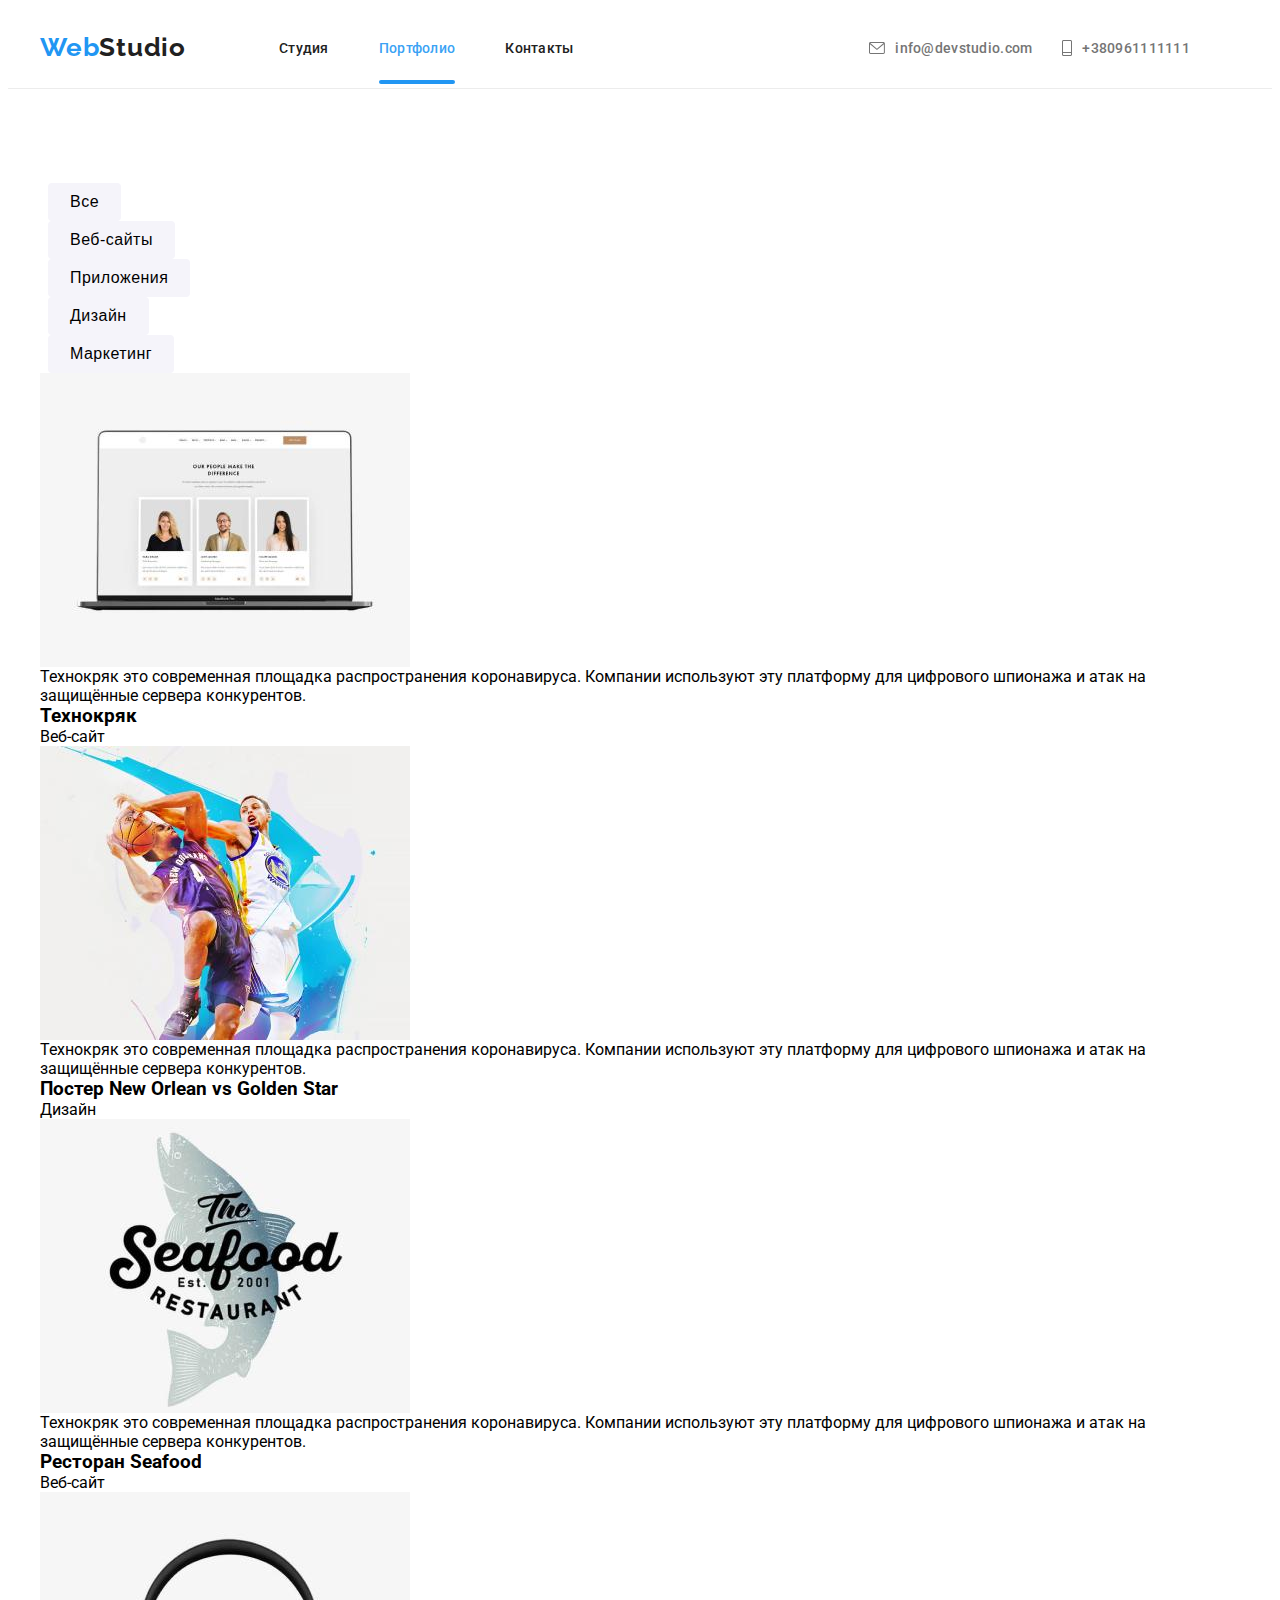
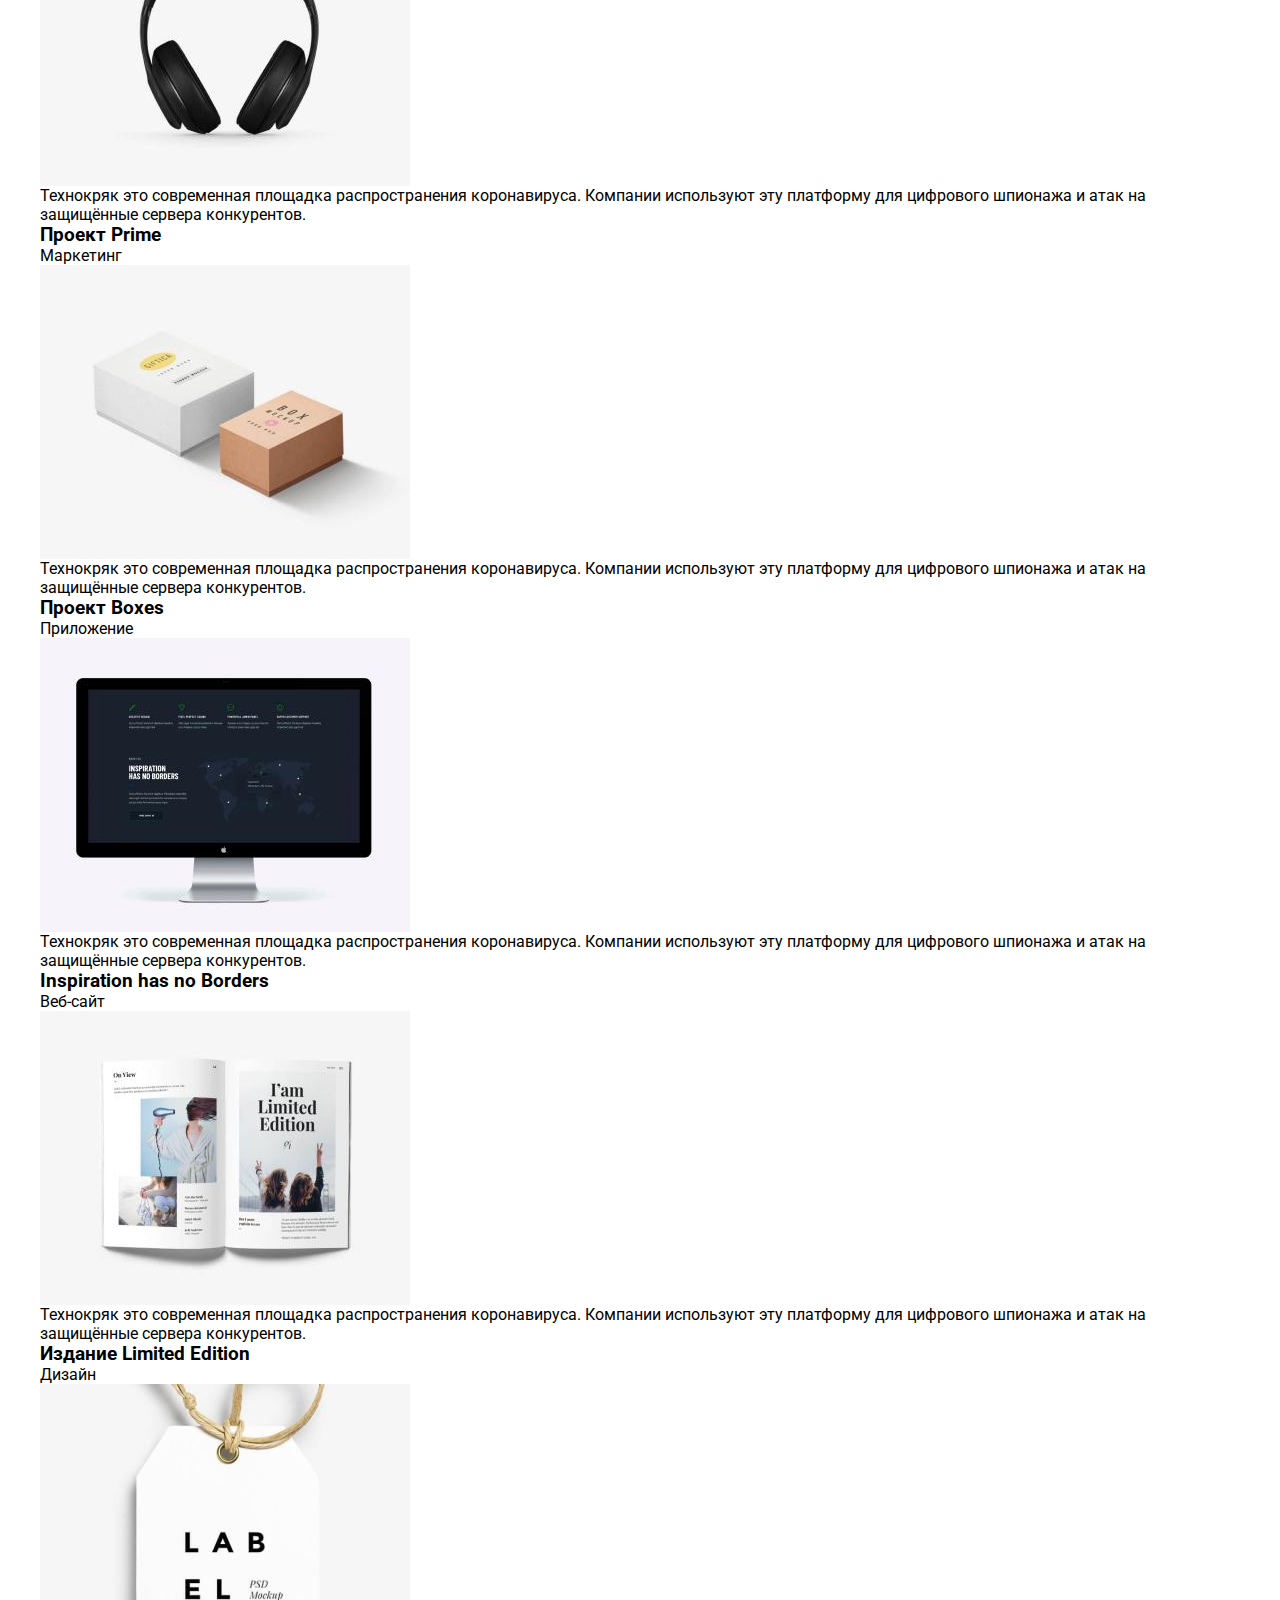
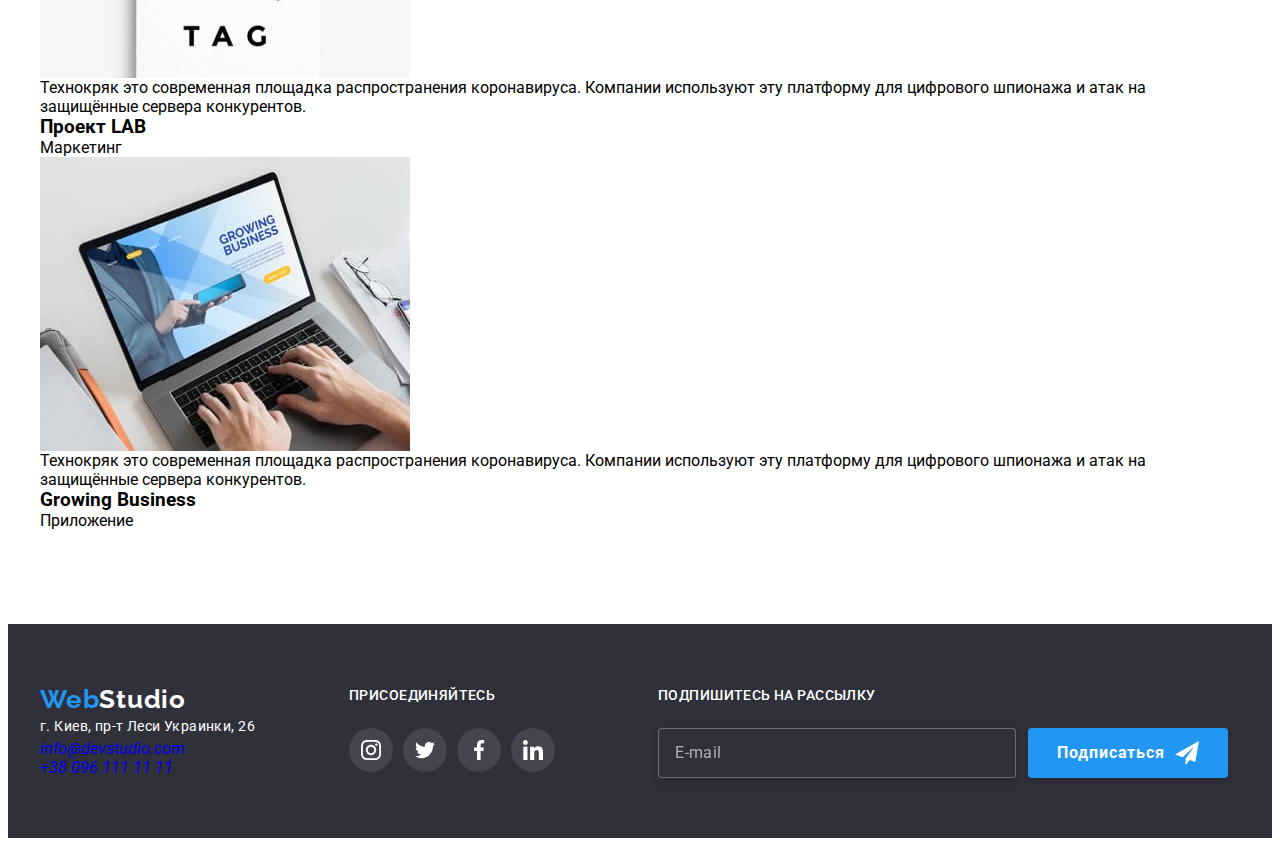
==== commit 06a8ad24: "вложенность" ====
--- a/portfolio.html
+++ b/portfolio.html
@@ -21,10 +21,10 @@
         <a class="link header-logo" href="http://WebStudio">Web<span class="logo-second-color">Studio</span> </a>
         <ul class="list header-list">
           <li class="header-item">
-            <a class="link header-link current" href="./index.html">Студия</a>
+            <a class="link header-link" href="./index.html">Студия</a>
           </li>
           <li class="header-item">
-            <a class="link header-link" href="./portfolio.html">Портфолио</a>
+            <a class="link header-link current" href="./portfolio.html">Портфолио</a>
           </li>
           <li class="header-item"><a class="link header-link" href="">Контакты</a></li>
         </ul>
--- a/css/main.min.css
+++ b/css/main.min.css
@@ -1,2 +1,2 @@
-:root{--header-text-color: #757575;--main-title-color: #ffffff;--second-title-color: #212121;--main-text-color: #757575;--second-text-color: rgba(255, 255, 255, 0.6);--logo-color: #2196f3;--logo-second-color: #212121;--logo-third-color: #ffffff;--accent-color: #2196f3;--main-btn-color: #2196f3;--footer-bcg-color: #2f303a;--portfolio-button-color: #f5f4fa;--motto-background-color: rgba(47, 48, 58, 0.4)}p,h1,h2,h3,h4,h5,h6{margin:0}ul{margin:0;padding:0}img{display:block}body{font-family:'Raleway', sans-serif;font-family:'Roboto', sans-serif}.list{list-style:none;padding:0;margin:0}.link{text-decoration:none}.container{width:1200px;margin-left:auto;margin-right:auto;margin:0 auto;padding-left:15px;padding-right:15px}.section{padding-top:94px;padding-bottom:94px}.visually-hidden{position:absolute;white-space:nowrap;width:1px;height:1px;overflow:hidden;border:0;padding:0;clip:rect(0 0 0 0);clip-path:inset(50%);margin:-1px}.btn{border:none;border-radius:4px;cursor:pointer;outline:none}.header{background-color:#ffffff;border-bottom:1px solid #ececec}.header-list{display:flex;align-items:center}.contacts-list{display:flex;align-items:center;margin-left:auto;margin-right:50px}.header-container{display:flex;align-items:center}.header-navigation{display:flex;align-items:center}.header-logo{padding-right:93px;padding-top:24px;padding-bottom:25px}.header-logo{font-family:Raleway;font-weight:700;font-size:26px;line-height:1.19;letter-spacing:0.03em;color:var(--logo-color);transition:color 250ms cubic-bezier(0.4, 0, 0.2, 1)}.logo-second-color{color:var(--logo-second-color)}.logo-third-color{color:var(--logo-third-color)}.header-logo:focus,.header-logo:hover{color:var(--accent-color)}.header-item:not(:last-child){padding-right:50px}.header-link{font-weight:500;font-size:14px;line-height:1.14;letter-spacing:0.02em;color:var(--second-title-color);transition:color 250ms cubic-bezier(0.4, 0, 0.2, 1);position:relative}.header-link.current{color:rgba(33,150,243,0.9)}.header-link.current::after{content:"";width:100%;height:4px;border-radius:2px;background-color:var(--accent-color);position:absolute;display:block;bottom:-28px;left:0}.header-link:hover,.header-link:focus{color:var(--accent-color)}.header-icon{fill:currentColor;margin-right:10px}.header-icon:hover,.header-icon:focus{color:var(--accent-color)}.header-contacts{margin-right:0;margin-left:30px}.header-mail{display:flex;align-items:center;font-weight:500;font-size:14px;line-height:1.33;letter-spacing:0.02em;color:var(--main-text-color);transition:color 250ms cubic-bezier(0.4, 0, 0.2, 1)}.header-mail:hover,.header-mail:focus{color:var(--accent-color)}.motto{background-image:linear-gradient(rgba(47,48,58,0.4), rgba(47,48,58,0.4)),url(../images/mottoback.jpg);background-repeat:no-repeat;background-position:center;background-size:cover;padding-top:200px;padding-bottom:200px}.title-one{font-weight:900;font-size:44px;line-height:1.36;text-align:center;letter-spacing:0.06em;text-transform:uppercase;color:var(--main-title-color)}.motto-container{padding-right:252px;padding-left:252px;text-align:center}.main-btn{padding:10px 32px;background-color:var(--main-btn-color);font-weight:700;font-size:16px;line-height:1.9;width:200px;height:50px;margin-top:30px;box-shadow:0px 4px 4px rgba(0,0,0,0.15);border-radius:4px;color:#ffffff;cursor:pointer;outline:none}.main-btn:active{background-color:var(--second-title-color)}.hero-list{display:flex;justify-content:space-between}.hero-item{max-width:270px}.hero-box{width:270px;height:120px;background-color:#f5f4fa;border-radius:4px;margin-right:30px;margin-bottom:30px;display:flex;align-items:center;justify-content:center}.title-three{font-weight:700;font-size:14px;line-height:1.14;letter-spacing:0.03em;margin-top:30px;margin-bottom:10px;text-transform:uppercase;color:var(--second-title-color)}.hero-text{font-size:14px;line-height:1.7;letter-spacing:0.03em;color:var(--main-text-color)}.hero-icon{max-width:70px;max-height:70px}.title-two{font-weight:700;font-size:36px;line-height:1.16;letter-spacing:0.03em;text-align:center;margin-bottom:50px;color:var(--second-title-color)}.whaddowedo-list{display:flex;flex-wrap:wrap;justify-content:space-between}.whaddowedo{padding-top:0px}.whaddowedo-item{position:relative}.whaddowedo-box{position:absolute;bottom:0;display:flex;justify-content:center;align-items:center;height:70px;width:100%;background-color:rgba(47,48,58,0.8)}.whaddowedo-text{font-weight:700;font-size:14px;line-height:1.14;text-align:center;letter-spacing:0.03em;text-transform:uppercase;color:#FFFFFF}.team{background-color:var(--portfolio-button-color)}.team-container{text-align:center}.team-list{display:flex;justify-content:space-between}.team-item{justify-content:space-between;width:270px;box-shadow:0px 1px 3px rgba(0,0,0,0.12),0px 1px 1px rgba(0,0,0,0.14),0px 2px 1px rgba(0,0,0,0.2);border-radius:0px 0px 4px 4px}.team-card{padding-top:30px;padding-bottom:30px;background-color:#fff}img{max-width:100%;height:auto}.title-four{font-weight:500;font-size:16px;line-height:1.18;letter-spacing:0.03em;color:var(--second-title-color)}.team-text{font-weight:400;font-size:16px;line-height:1.18;letter-spacing:0.03em;margin-top:10px;color:var(--main-text-color);margin-bottom:16px}.team-social-list{display:flex;justify-content:center}.team-social-item{width:44px;height:44px}.team-social-item+.team-social-item{margin-left:10px}.team-social-link{width:100%;height:100%;border-radius:50%;display:flex;align-items:center;justify-content:center;transition:color 250ms cubic-bezier(0.4, 0, 0.2, 1),background-color 250ms cubic-bezier(0.4, 0, 0.2, 1)}.team-social-link{fill:#AFB1B8}.team-social-link:hover,.team-social-link:focus{background-color:var(--accent-color)}.team-social-link:hover,.team-social-link:focus{fill:#ffffff}.clients-list{display:flex;justify-content:space-between}.clients-link{display:flex;width:170px;height:92px;align-items:center;justify-content:center;box-sizing:border-box;border:1px solid #afb1b8;border-radius:4px;transition:color 250ms cubic-bezier(0.4, 0, 0.2, 1)}.clients-icon{width:106px;height:60px;fill:#AFB1B8;display:block;margin-left:auto;margin-right:auto;transition:color 250ms cubic-bezier(0.4, 0, 0.2, 1)}.clients-link:hover,.clients-link:focus{border-color:var(--accent-color)}.clients-link:hover .clients-icon{fill:var(--accent-color)}.clients-link:focus .clients-icon{fill:var(--accent-color)}.footer{background-color:var(--footer-bcg-color);padding-top:60px;padding-bottom:60px}.footer-container{display:flex}.footer-logo{font-family:Raleway;font-weight:700;font-size:26px;line-height:1.19;letter-spacing:0.03em;margin-bottom:20px;color:var(--logo-color);transition:color 250ms cubic-bezier(0.4, 0, 0.2, 1)}.footer-list{padding-top:20px}.footer-contact{margin-bottom:9px}.footer-address{font-style:normal;font-weight:400;font-size:14px;line-height:1.71;letter-spacing:0.03em;color:var(--main-title-color);margin-bottom:9px;transition:color 250ms cubic-bezier(0.4, 0, 0.2, 1)}.footer-address:hover,.footer-address:focus{color:var(--accent-color)}.footer-mail{font-style:normal;font-weight:400;font-size:14px;line-height:1.71;letter-spacing:0.03em;color:var(--second-text-color);transition:color 250ms cubic-bezier(0.4, 0, 0.2, 1)}.footer-mail:hover,.footer-mail:focus{color:var(--accent-color)}.title-five{font-style:normal;font-weight:500;font-size:14px;line-height:1.71;letter-spacing:0.03em;margin-bottom:20px;color:var(--main-title-color);text-transform:uppercase}.footer-social{margin-left:70px}.footer-social-list{display:flex}.footer-social-link{width:44px;height:44px;border-radius:50%;display:flex;align-items:center;justify-content:center;background-color:rgba(255,255,255,0.1);margin-right:10px;transition:color 250ms cubic-bezier(0.4, 0, 0.2, 1),background-color 250ms cubic-bezier(0.4, 0, 0.2, 1)}.footer-social-link:hover,.footer-social-link:focus{background-color:var(--accent-color)}.footer-social-icon{fill:#ffffff}.footer-subscribe{margin-left:93px}.subscribe-wrap{display:flex;justify-content:space-between}.subscribe-input{width:358px;height:50px;background-color:var(--footer-bcg-color);padding-left:16px;display:flex;align-items:center;border:1px solid rgba(255,255,255,0.3);box-sizing:border-box;filter:drop-shadow(0px 4px 4px rgba(0,0,0,0.15));border-radius:4px;font-family:Roboto;font-weight:400;font-size:16px;line-height:1.25;letter-spacing:0.03em;color:var(--second-text-color);margin-right:12px}.subscribe-input::placeholder{font-family:Roboto;font-weight:400;font-size:16px;line-height:1.25;letter-spacing:0.03em;color:var(--second-text-color)}.subscribe-btn{width:200px;height:50px;display:flex;justify-content:center;align-items:center;font-family:Roboto;font-weight:700;font-size:16px;line-height:1.87;letter-spacing:0.06em;color:var(--main-title-color);background-color:var(--accent-color);box-shadow:0px 4px 4px rgba(0,0,0,0.15);outline:none}.subscribe-btn-icon{margin-left:10px}.backdrop{width:100vw;height:100vh;background-color:rgba(0,0,0,0.2);position:fixed;top:0;transition:opacity 1000ms, visibility 1000ms}.backdrop.is-hidden .modal{transform:scale(1.5);transition:transform 1000ms}.modal{width:528px;height:581px;background-color:#FFFFFF;box-shadow:0px 1px 3px rgba(0,0,0,0.12),0px 1px 1px rgba(0,0,0,0.14),0px 2px 1px rgba(0,0,0,0.2);border-radius:4px;position:absolute;top:50%;left:50%;transform:scale(1);transform:translate(-50%, -50%);transition:transform 1000ms;padding:40px}.modal-close{width:30px;height:30px;background-color:transparent;border:1px solid rgba(0,0,0,0.1);border-radius:50%;position:absolute;top:14px;right:14px;display:flex;align-items:center;justify-content:center;cursor:pointer}.modal-close:hover{color:var(--accent-color)}.modal-close-icon{fill:currentColor}.is-hidden{visibility:hidden;opacity:0;pointer-events:none}.modal-title{font-family:Roboto;font-weight:700;font-size:20px;line-height:1.15;text-align:center;letter-spacing:0.03em;color:var(--second-title-color);margin-bottom:12px}.modal-form-input{width:100%;height:40px;border:1px solid rgba(33,33,33,0.2);box-sizing:border-box;border-radius:4px;padding-left:35px;padding-right:15px;resize:none;outline:none;cursor:pointer;margin-top:4px;transition:250ms cubic-bezier(0.4, 0, 0.2, 1)}.modal-form-input:focus{border-color:var(--accent-color)}.modal-form-input:focus+.input-icon{fill:var(--accent-color)}.modal-field{width:100%;margin-bottom:10px}.input-wrap{position:relative}.modal-form-comment{width:100%;height:120px;border:1px solid rgba(33,33,33,0.2);box-sizing:border-box;border-radius:4px;padding-left:5px;padding-right:15px;padding-top:12px;resize:none;outline:none;margin-top:4px;margin-bottom:5px;transition:250ms cubic-bezier(0.4, 0, 0.2, 1);font-family:Roboto;font-weight:400;font-size:12px;line-height:1,16;letter-spacing:0.01em;color:var(--header-text-color)}.modal-form-comment:focus{border-color:var(--accent-color)}.modal-label-text{font-family:Roboto;font-weight:400;font-size:12px;line-height:1,16;letter-spacing:0.01em;color:var(--header-text-color)}.modal-check:checked+.policy-text .policy-item{background-color:var(--accent-color);border:0}.policy-item{width:16px;height:15px;border:2px solid;color:var(--logo-second-color);border-radius:2px;margin-right:5px;margin-left:12px;display:flex;align-items:center;justify-content:center}.input-icon{position:absolute;left:15px;top:50%;transform:translateY(-50%);transition:fill 250ms cubic-bezier(0.4, 0, 0.2, 1)}.check-icon{fill:var(--main-title-color);transition:color 250ms cubic-bezier(0.4, 0, 0.2, 1)}.policy-text{display:flex;font-family:Roboto;font-weight:400;font-size:14px;line-height:1,71;letter-spacing:0.03em;color:#757575;margin-bottom:30px}.policy-link{color:var(--accent-color);text-decoration:underline;margin-left:5px}.modal-btn{display:block;margin:0 auto}.works-button{height:38px;background:var(--portfolio-button-color);padding-top:6px;padding-bottom:6px;padding-left:22px;padding-right:22px;font-weight:500;font-size:16px;line-height:1.62;letter-spacing:0.03em;cursor:pointer;border:none;text-align:center;border-radius:4px;margin-left:8px;transition:color 250ms cubic-bezier(0.4, 0, 0.2, 1),background-color 250ms cubic-bezier(0.4, 0, 0.2, 1)}.works-button:hover,.works-button:focus{color:#ffffff;background-color:var(--accent-color)}.works-button:hover,.works-button:focus{box-shadow:0px 3px 1px rgba(0,0,0,0.1),0px 1px 2px rgba(0,0,0,0.08),0px 2px 2px rgba(0,0,0,0.12);border-radius:4px}.works-button-list{display:flex;justify-content:center;margin-bottom:50px}.works-list{display:flex;flex-wrap:wrap}.works-item{max-width:370px;transition:box-shadow 250ms cubic-bezier(0.4, 0, 0.2, 1)}.works-item:hover .works-item-text{transform:translateY(0)}.works-item:hover,.works-item:focus{box-shadow:0px 1px 1px rgba(0,0,0,0.12),0px 4px 4px rgba(0,0,0,0.06),1px 4px 6px rgba(0,0,0,0.16)}.works-wrap{position:relative;overflow:hidden}.works-item-text{max-width:370px;position:absolute;top:0;left:0;background-color:rgba(33,150,243,0.9);padding:63px 24px 63px 24px;color:#ffffff;font-size:18px;line-height:1.56;letter-spacing:0.03em;overflow:auto;height:100%;transform:translateY(100%);transition:transform 250ms linear}.works-card{padding-top:20px;padding-bottom:20px;padding-left:24px;padding-right:24px;border:1px solid #EEEEEE}.works-item{margin-right:30px;margin-bottom:30px}.works-item:nth-child(3n){margin-right:0}.works-item:nth-child(n+7){margin-bottom:0px}.works-title{font-family:Roboto;font-weight:700;font-size:18px;line-height:2;letter-spacing:0.06em;margin-bottom:4px}.works-text{font-size:16px;line-height:1.87;letter-spacing:0.03em;color:var(--header-text-color)}
+:root{--header-text-color: #757575;--main-title-color: #ffffff;--second-title-color: #212121;--main-text-color: #757575;--second-text-color: rgba(255, 255, 255, 0.6);--logo-color: #2196f3;--logo-second-color: #212121;--logo-third-color: #ffffff;--accent-color: #2196f3;--main-btn-color: #2196f3;--footer-bcg-color: #2f303a;--portfolio-button-color: #f5f4fa;--motto-background-color: rgba(47, 48, 58, 0.4)}.visually-hidden{position:absolute;white-space:nowrap;width:1px;height:1px;overflow:hidden;border:0;padding:0;clip:rect(0 0 0 0);clip-path:inset(50%);margin:-1px}.is-hidden{visibility:hidden;opacity:0;pointer-events:none}p,h1,h2,h3,h4,h5,h6{margin:0}ul{margin:0;padding:0}img{display:block}body{font-family:'Raleway', sans-serif;font-family:'Roboto', sans-serif}.list{list-style:none;padding:0;margin:0}.link{text-decoration:none}.container{width:1200px;margin-left:auto;margin-right:auto;margin:0 auto;padding-left:15px;padding-right:15px}.section{padding-top:94px;padding-bottom:94px}.btn{border:none;border-radius:4px;cursor:pointer;outline:none}.header{background-color:#ffffff;border-bottom:1px solid #ececec}.header-list{display:flex;align-items:center}.contacts-list{display:flex;align-items:center;margin-left:auto;margin-right:50px}.header-container{display:flex;align-items:center}.header-navigation{display:flex;align-items:center}.header-logo{padding-right:93px;padding-top:24px;padding-bottom:25px}.header-logo{font-family:Raleway;font-weight:700;font-size:26px;line-height:1.19;letter-spacing:0.03em;color:var(--logo-color);transition:color 250ms cubic-bezier(0.4, 0, 0.2, 1)}.logo-second-color{color:var(--logo-second-color)}.logo-third-color{color:var(--logo-third-color)}.header-logo:focus,.header-logo:hover{color:var(--accent-color)}.header-item:not(:last-child){padding-right:50px}.header-link{font-weight:500;font-size:14px;line-height:1.14;letter-spacing:0.02em;color:var(--second-title-color);transition:color 250ms cubic-bezier(0.4, 0, 0.2, 1);position:relative}.header-link:hover,.header-link:focus{color:var(--accent-color)}.header-link.current{color:rgba(33,150,243,0.9)}.header-link.current.header-link.current::after{content:"";width:100%;height:4px;border-radius:2px;background-color:var(--accent-color);position:absolute;display:block;bottom:-28px;left:0}.header-icon{fill:currentColor;margin-right:10px}.header-icon:hover,.header-icon:focus{color:var(--accent-color)}.header-contacts{margin-right:0;margin-left:30px}.header-mail{display:flex;align-items:center;font-weight:500;font-size:14px;line-height:1.33;letter-spacing:0.02em;color:var(--main-text-color);transition:color 250ms cubic-bezier(0.4, 0, 0.2, 1)}.header-mail:hover,.header-mail:focus{color:var(--accent-color)}.motto{background-image:linear-gradient(rgba(47,48,58,0.4), rgba(47,48,58,0.4)),url(../images/mottoback.jpg);background-repeat:no-repeat;background-position:center;background-size:cover;padding-top:200px;padding-bottom:200px}.title-one{font-weight:900;font-size:44px;line-height:1.36;text-align:center;letter-spacing:0.06em;text-transform:uppercase;color:var(--main-title-color)}.motto-container{padding-right:252px;padding-left:252px;text-align:center}.main-btn{padding:10px 32px;background-color:var(--main-btn-color);font-weight:700;font-size:16px;line-height:1.9;width:200px;height:50px;margin-top:30px;box-shadow:0px 4px 4px rgba(0,0,0,0.15);border-radius:4px;color:#ffffff}.main-btn:active{background-color:var(--second-title-color)}.hero-list{display:flex;justify-content:space-between}.hero-item{max-width:270px}.hero-box{width:270px;height:120px;background-color:#f5f4fa;border-radius:4px;margin-right:30px;margin-bottom:30px;display:flex;align-items:center;justify-content:center}.title-three{font-weight:700;font-size:14px;line-height:1.14;letter-spacing:0.03em;margin-top:30px;margin-bottom:10px;text-transform:uppercase;color:var(--second-title-color)}.hero-text{font-size:14px;line-height:1.7;letter-spacing:0.03em;color:var(--main-text-color)}.hero-icon{max-width:70px;max-height:70px}.title-two{font-weight:700;font-size:36px;line-height:1.16;letter-spacing:0.03em;text-align:center;margin-bottom:50px;color:var(--second-title-color)}.whaddowedo-list{display:flex;flex-wrap:wrap;justify-content:space-between}.whaddowedo{padding-top:0px}.whaddowedo-item{position:relative}.whaddowedo-box{position:absolute;bottom:0;display:flex;justify-content:center;align-items:center;height:70px;width:100%;background-color:rgba(47,48,58,0.8)}.whaddowedo-text{font-weight:700;font-size:14px;line-height:1.14;text-align:center;letter-spacing:0.03em;text-transform:uppercase;color:#FFFFFF}.team{background-color:var(--portfolio-button-color)}.team-container{text-align:center}.team-list{display:flex;justify-content:space-between}.team-item{justify-content:space-between;width:270px;box-shadow:0px 1px 3px rgba(0,0,0,0.12),0px 1px 1px rgba(0,0,0,0.14),0px 2px 1px rgba(0,0,0,0.2);border-radius:0px 0px 4px 4px}.team-card{padding-top:30px;padding-bottom:30px;background-color:#fff}img{max-width:100%;height:auto}.title-four{font-weight:500;font-size:16px;line-height:1.18;letter-spacing:0.03em;color:var(--second-title-color)}.team-text{font-weight:400;font-size:16px;line-height:1.18;letter-spacing:0.03em;margin-top:10px;color:var(--main-text-color);margin-bottom:16px}.team-social-list{display:flex;justify-content:center}.team-social-item{width:44px;height:44px}.team-social-item+.team-social-item{margin-left:10px}.team-social-link{width:100%;height:100%;border-radius:50%;display:flex;align-items:center;justify-content:center;transition:color 250ms cubic-bezier(0.4, 0, 0.2, 1),background-color 250ms cubic-bezier(0.4, 0, 0.2, 1)}.team-social-link{fill:#AFB1B8}.team-social-link:hover,.team-social-link:focus{background-color:var(--accent-color);fill:#ffffff}.clients-list{display:flex;justify-content:space-between}.clients-link{display:flex;width:170px;height:92px;align-items:center;justify-content:center;box-sizing:border-box;border:1px solid #afb1b8;border-radius:4px;transition:color 250ms cubic-bezier(0.4, 0, 0.2, 1)}.clients-link:hover,.clients-link:focus{border-color:var(--accent-color)}.clients-link:hover .clients-icon,.clients-link:focus .clients-icon{fill:var(--accent-color)}.clients-link .clients-icon{width:106px;height:60px;fill:#AFB1B8;display:block;margin-left:auto;margin-right:auto;transition:color 250ms cubic-bezier(0.4, 0, 0.2, 1)}.footer{background-color:var(--footer-bcg-color);padding-top:60px;padding-bottom:60px}.footer-container{display:flex}.footer-logo{font-family:Raleway;font-weight:700;font-size:26px;line-height:1.19;letter-spacing:0.03em;margin-bottom:20px;color:var(--logo-color);transition:color 250ms cubic-bezier(0.4, 0, 0.2, 1)}.footer-list{padding-top:20px}.footer-contact{margin-bottom:9px}.footer-address{font-style:normal;font-weight:400;font-size:14px;line-height:1.71;letter-spacing:0.03em;color:var(--main-title-color);margin-bottom:9px;transition:color 250ms cubic-bezier(0.4, 0, 0.2, 1)}.footer-address:hover,.footer-address:focus{color:var(--accent-color)}.title-five{font-style:normal;font-weight:500;font-size:14px;line-height:1.71;letter-spacing:0.03em;margin-bottom:20px;color:var(--main-title-color);text-transform:uppercase}.footer-social{margin-left:70px}.footer-social-list{display:flex}.footer-social-link{width:44px;height:44px;border-radius:50%;display:flex;align-items:center;justify-content:center;background-color:rgba(255,255,255,0.1);margin-right:10px;transition:color 250ms cubic-bezier(0.4, 0, 0.2, 1),background-color 250ms cubic-bezier(0.4, 0, 0.2, 1)}.footer-social-link:hover,.footer-social-link:focus{background-color:var(--accent-color)}.footer-social-icon{fill:#ffffff}.footer-subscribe{margin-left:93px}.subscribe-wrap{display:flex;justify-content:space-between}.subscribe-input{width:358px;height:50px;background-color:var(--footer-bcg-color);padding-left:16px;display:flex;align-items:center;border:1px solid rgba(255,255,255,0.3);box-sizing:border-box;filter:drop-shadow(0px 4px 4px rgba(0,0,0,0.15));border-radius:4px;font-family:Roboto;font-weight:400;font-size:16px;line-height:1.25;letter-spacing:0.03em;color:var(--second-text-color);margin-right:12px}.subscribe-input::placeholder{font-family:Roboto;font-weight:400;font-size:16px;line-height:1.25;letter-spacing:0.03em;color:var(--second-text-color)}.subscribe-btn{width:200px;height:50px;display:flex;justify-content:center;align-items:center;font-family:Roboto;font-weight:700;font-size:16px;line-height:1.87;letter-spacing:0.06em;color:var(--main-title-color);background-color:var(--accent-color);box-shadow:0px 4px 4px rgba(0,0,0,0.15)}.subscribe-btn-icon{margin-left:10px}.backdrop{width:100vw;height:100vh;background-color:rgba(0,0,0,0.2);position:fixed;top:0;transition:opacity 1000ms, visibility 1000ms}.backdrop.is-hidden .modal{transform:scale(1.5);transition:transform 1000ms}.modal{width:528px;height:581px;background-color:#FFFFFF;box-shadow:0px 1px 3px rgba(0,0,0,0.12),0px 1px 1px rgba(0,0,0,0.14),0px 2px 1px rgba(0,0,0,0.2);border-radius:4px;position:absolute;top:50%;left:50%;transform:scale(1);transform:translate(-50%, -50%);transition:transform 1000ms;padding:40px}.modal-close{width:30px;height:30px;background-color:transparent;border:1px solid rgba(0,0,0,0.1);border-radius:50%;position:absolute;top:14px;right:14px;display:flex;align-items:center;justify-content:center;cursor:pointer}.modal-close:hover{color:var(--accent-color)}.modal-close-icon{fill:currentColor}.modal-title{font-family:Roboto;font-weight:700;font-size:20px;line-height:1.15;text-align:center;letter-spacing:0.03em;color:var(--second-title-color);margin-bottom:12px}.modal-form-input{width:100%;height:40px;border:1px solid rgba(33,33,33,0.2);box-sizing:border-box;border-radius:4px;padding-left:35px;padding-right:15px;resize:none;outline:none;cursor:pointer;margin-top:4px;transition:250ms cubic-bezier(0.4, 0, 0.2, 1)}.modal-form-input:focus{border-color:var(--accent-color)}.modal-form-input:focus+.input-icon{fill:var(--accent-color)}.modal-field{width:100%;margin-bottom:10px}.input-wrap{position:relative}.modal-form-comment{width:100%;height:120px;border:1px solid rgba(33,33,33,0.2);box-sizing:border-box;border-radius:4px;padding-left:5px;padding-right:15px;padding-top:12px;resize:none;outline:none;margin-top:4px;margin-bottom:5px;transition:250ms cubic-bezier(0.4, 0, 0.2, 1);font-family:Roboto;font-weight:400;font-size:12px;line-height:1,16;letter-spacing:0.01em;color:var(--header-text-color)}.modal-form-comment:focus{border-color:var(--accent-color)}.modal-label-text{font-family:Roboto;font-weight:400;font-size:12px;line-height:1,16;letter-spacing:0.01em;color:var(--header-text-color)}.modal-check:checked+.policy-text .policy-item{background-color:var(--accent-color);border:0}.policy-item{width:16px;height:15px;border:2px solid;color:var(--logo-second-color);border-radius:2px;margin-right:5px;margin-left:12px;display:flex;align-items:center;justify-content:center}.input-icon{position:absolute;left:15px;top:50%;transform:translateY(-50%);transition:fill 250ms cubic-bezier(0.4, 0, 0.2, 1)}.check-icon{fill:var(--main-title-color);transition:color 250ms cubic-bezier(0.4, 0, 0.2, 1)}.policy-text{display:flex;font-family:Roboto;font-weight:400;font-size:14px;line-height:1,71;letter-spacing:0.03em;color:#757575;margin-bottom:30px}.policy-link{color:var(--accent-color);text-decoration:underline;margin-left:5px}.modal-btn{display:block;margin:0 auto}.works-button{height:38px;background:var(--portfolio-button-color);padding-top:6px;padding-bottom:6px;padding-left:22px;padding-right:22px;font-weight:500;font-size:16px;line-height:1.62;letter-spacing:0.03em;cursor:pointer;border:none;text-align:center;border-radius:4px;margin-left:8px;transition:color 250ms cubic-bezier(0.4, 0, 0.2, 1),background-color 250ms cubic-bezier(0.4, 0, 0.2, 1)}.works-button:hover,.works-button:focus{color:#ffffff;background-color:var(--accent-color);box-shadow:0px 3px 1px rgba(0,0,0,0.1),0px 1px 2px rgba(0,0,0,0.08),0px 2px 2px rgba(0,0,0,0.12);border-radius:4px}.works-button .works-button-list{display:flex;justify-content:center;margin-bottom:50px}.works-button .works-list{display:flex;flex-wrap:wrap}.works-button .works-item{max-width:370px;transition:box-shadow 250ms cubic-bezier(0.4, 0, 0.2, 1)}.works-button .works-item:hover .works-item-text{transform:translateY(0);box-shadow:0px 1px 1px rgba(0,0,0,0.12),0px 4px 4px rgba(0,0,0,0.06),1px 4px 6px rgba(0,0,0,0.16)}.works-button .works-wrap{position:relative;overflow:hidden}.works-button .works-item-text{max-width:370px;position:absolute;top:0;left:0;background-color:rgba(33,150,243,0.9);padding:63px 24px 63px 24px;color:#ffffff;font-size:18px;line-height:1.56;letter-spacing:0.03em;overflow:auto;height:100%;transform:translateY(100%);transition:transform 250ms linear}.works-button .works-card{padding-top:20px;padding-bottom:20px;padding-left:24px;padding-right:24px;border:1px solid #EEEEEE}.works-button .works-item{margin-right:30px;margin-bottom:30px}.works-button .works-item:nth-child(3n){margin-right:0}.works-button .works-item:nth-child(n+7){margin-bottom:0px}.works-button .works-title{font-family:Roboto;font-weight:700;font-size:18px;line-height:2;letter-spacing:0.06em;margin-bottom:4px}.works-button .works-text{font-size:16px;line-height:1.87;letter-spacing:0.03em;color:var(--header-text-color)}
 /*# sourceMappingURL=main.min.css.map */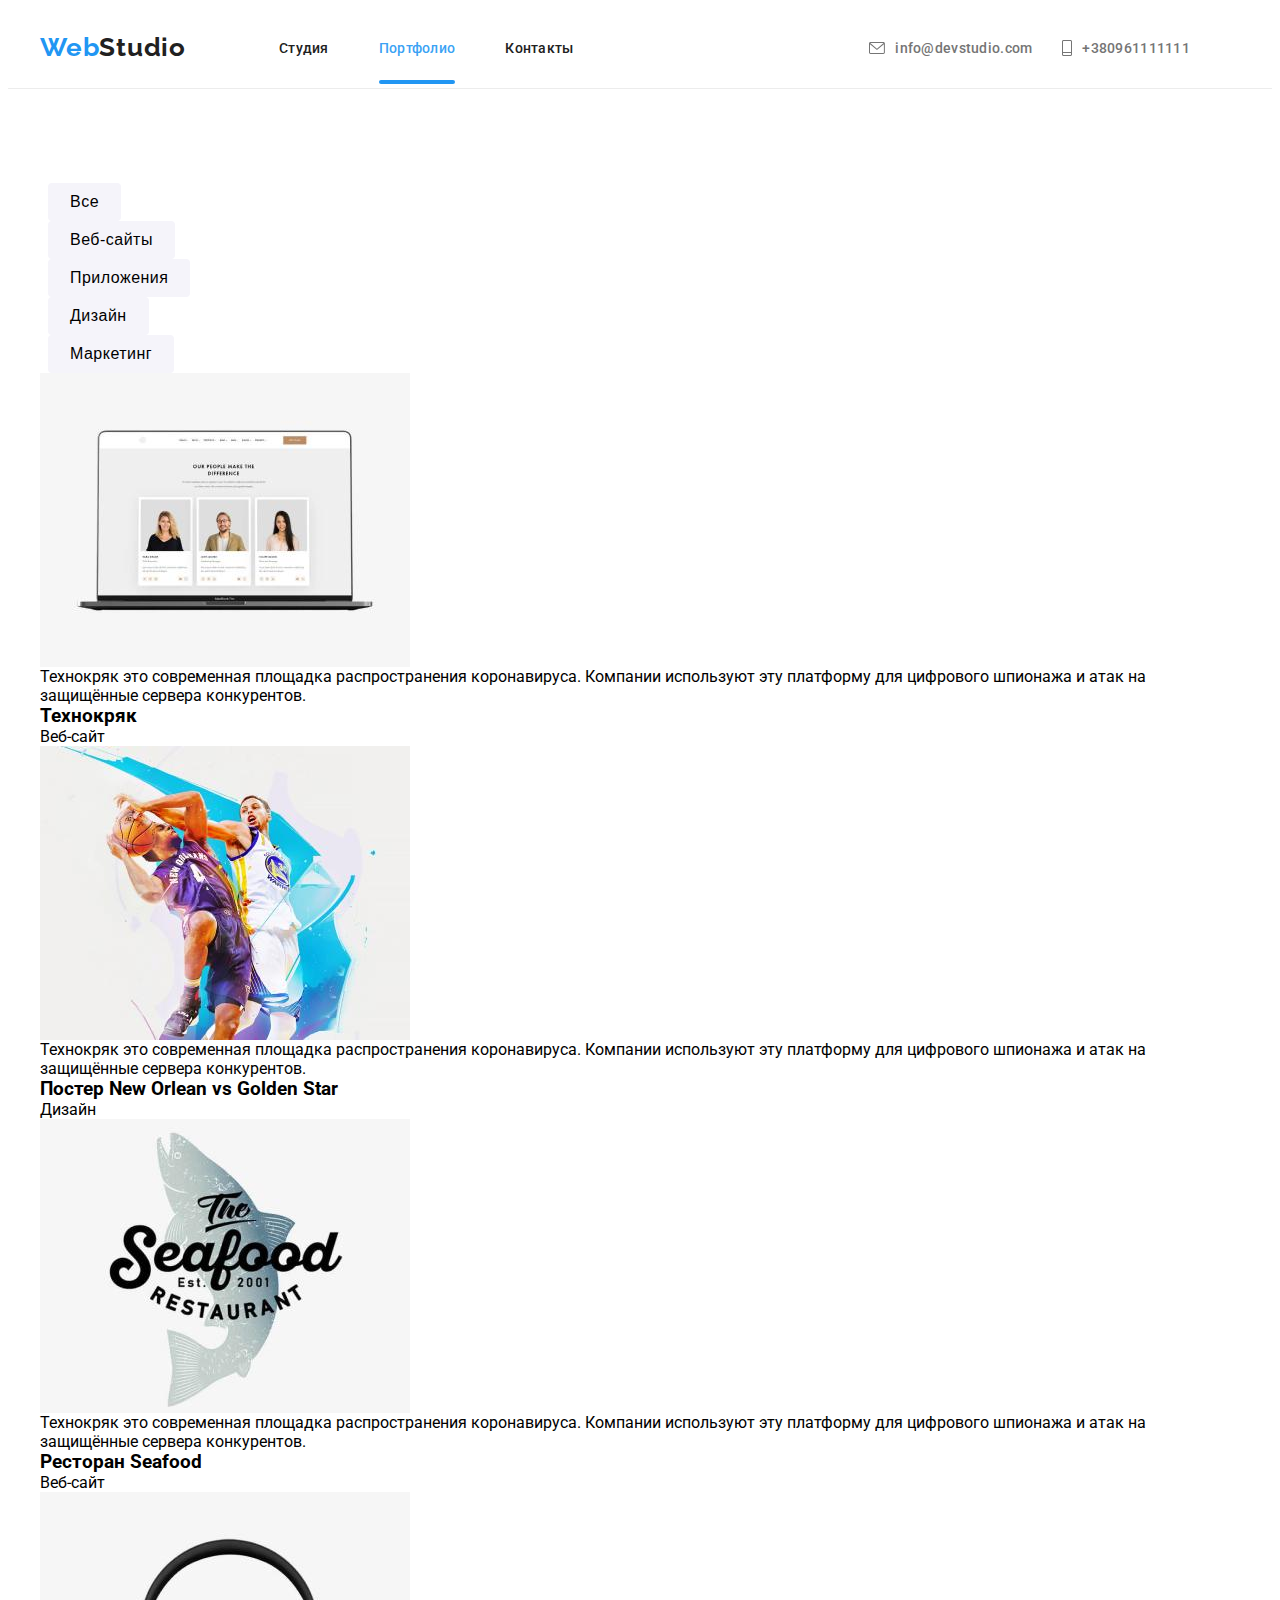
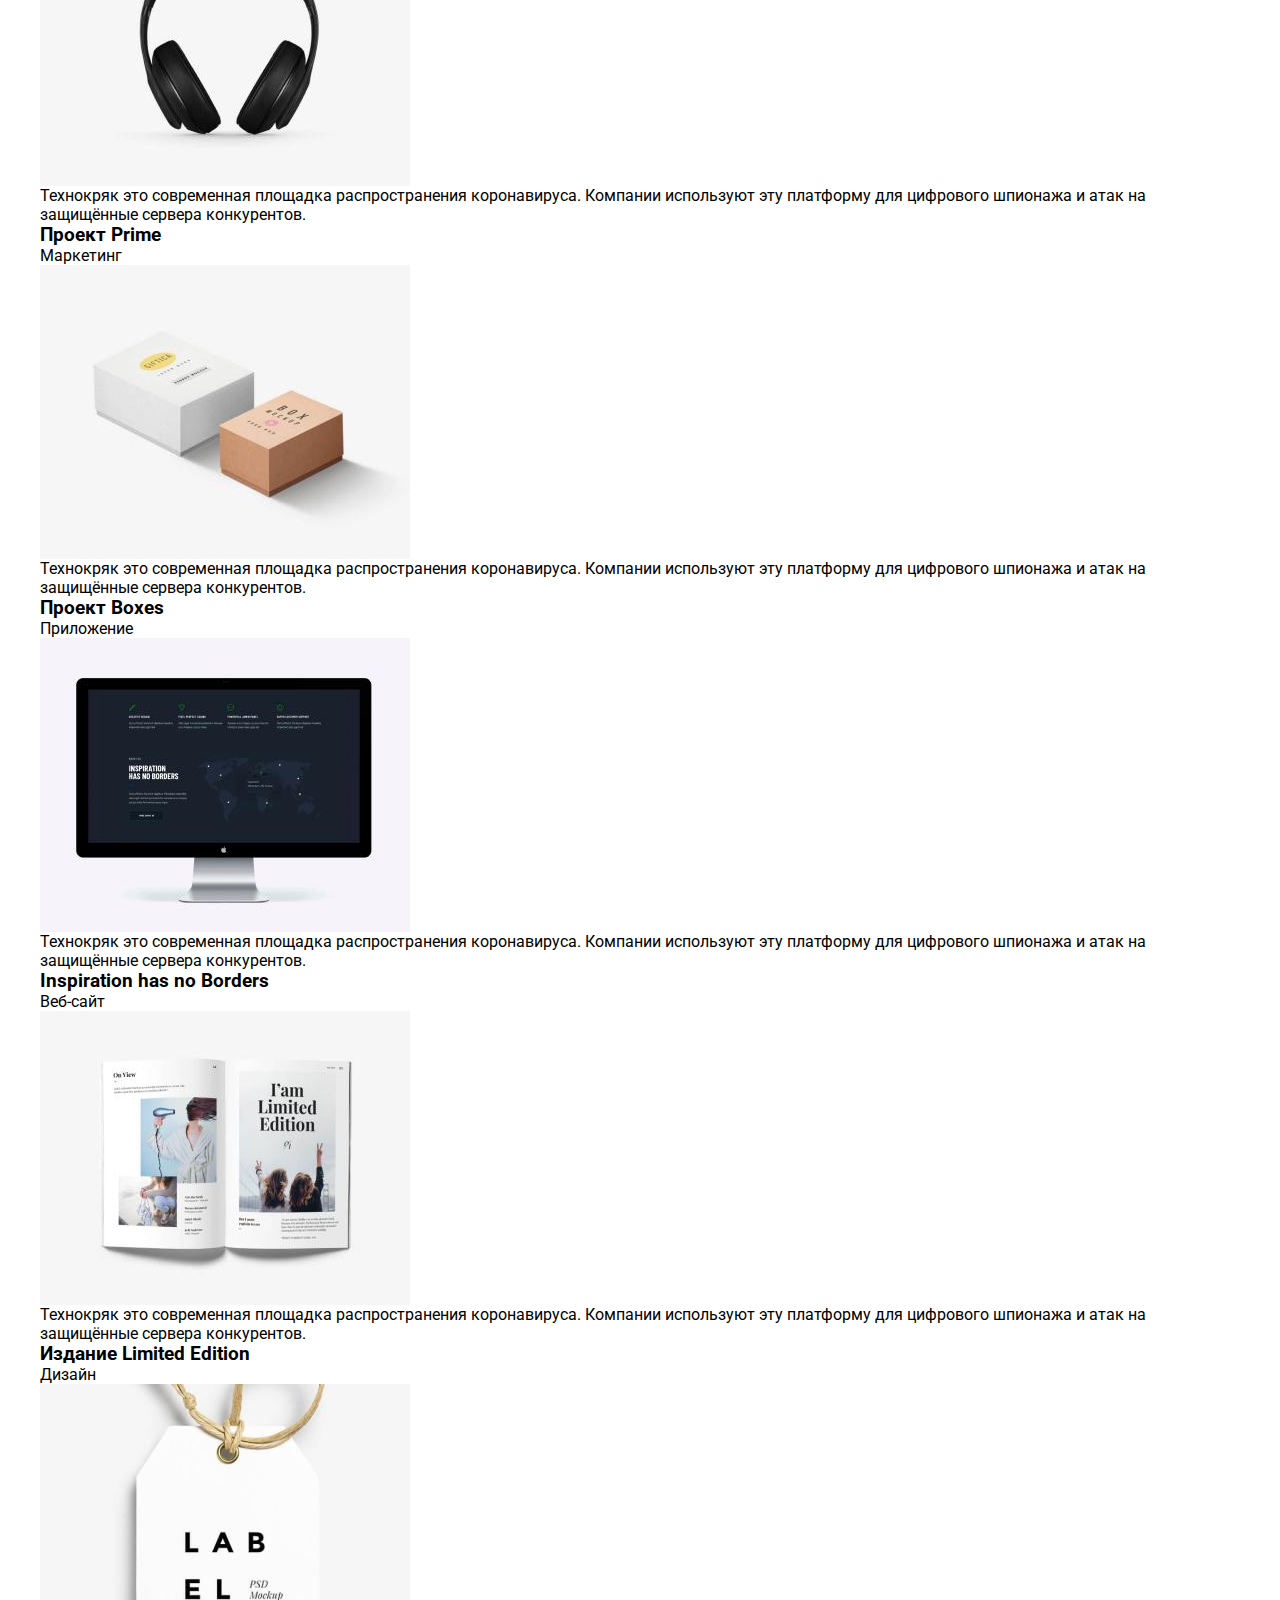
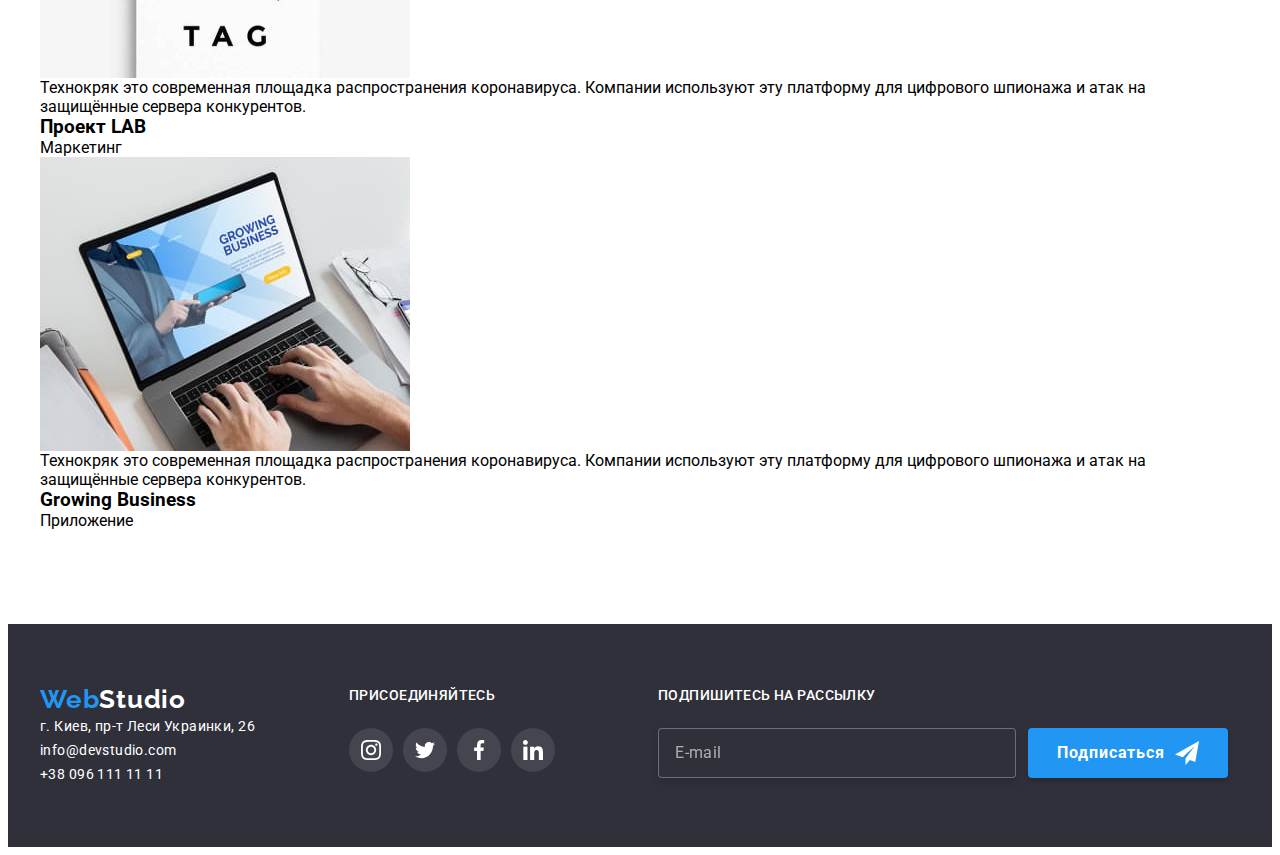
==== commit d4efcbd8: "minor" ====
--- a/portfolio.html
+++ b/portfolio.html
@@ -47,11 +47,11 @@
         <section class="section">
         <div class="container">
             <ul class="list works-button-list">
-                <li> <button class="works-button">Все</button></li>
-                <li> <button class="works-button">Веб-сайты</button> </li>
-                <li> <button class="works-button">Приложения</button></li>
-                <li> <button class="works-button">Дизайн</button></li>
-                <li> <button class="works-button">Маркетинг</button></li>
+                <li> <button class="btn works-button">Все</button></li>
+                <li> <button class="btn works-button">Веб-сайты</button> </li>
+                <li> <button class="btn works-button">Приложения</button></li>
+                <li> <button class="btn works-button">Дизайн</button></li>
+                <li> <button class="btn works-button">Маркетинг</button></li>
             </ul>
             <ul class="list works-list">
                 <li class="works-item">
@@ -156,10 +156,10 @@
     <a class="link footer-address" href="https://goo.gl/maps/e6FK5a6FQXhLv9fTA" target="_blank" rel="noopener noreferrer">г. Киев, пр-т Леси Украинки, 26</a>
     </li>
     <li>
-    <a class="link footer-mail" href="mailto:info@example.com">info@devstudio.com</a> 
+    <a class="link footer-address" href="mailto:info@example.com">info@devstudio.com</a> 
     </li>
     <li>
-    <a class="link footer-mail" href="tel:+380961111111">+38 096 111 11 11</a>
+    <a class="link footer-address" href="tel:+380961111111">+38 096 111 11 11</a>
     </li>
     </ul>
     </address>
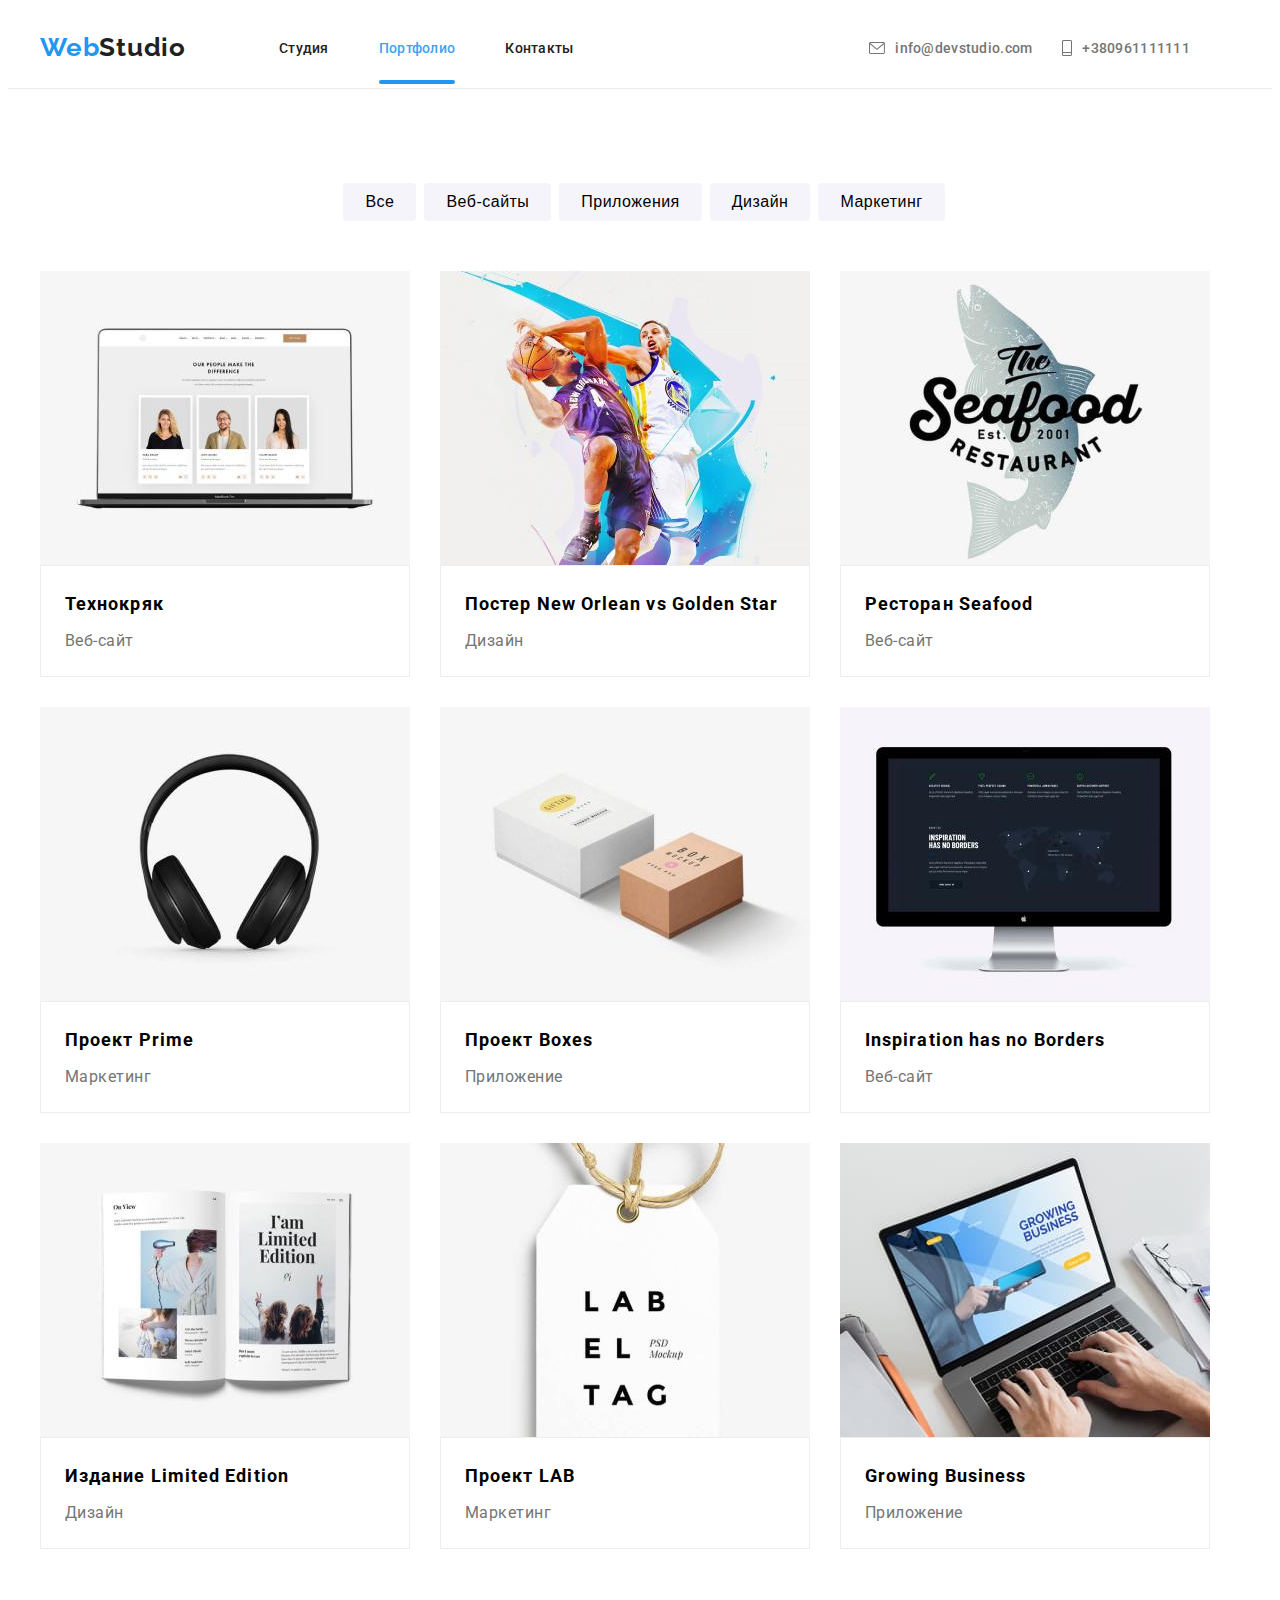
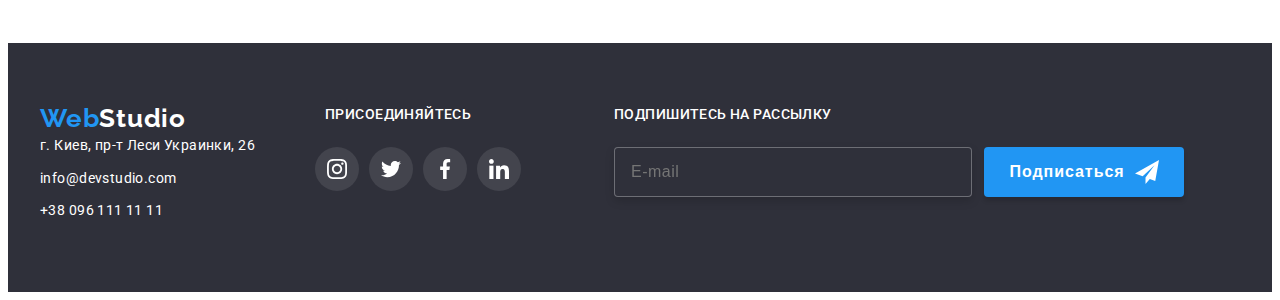
==== commit e7695ce2: "BEM" ====
--- a/portfolio.html
+++ b/portfolio.html
@@ -19,34 +19,38 @@
     <div class="container header-container">
       <nav class="header-navigation">
         <a class="link header-logo" href="http://WebStudio">Web<span class="logo-second-color">Studio</span> </a>
-        <ul class="list header-list">
-          <li class="header-item">
-            <a class="link header-link" href="./index.html">Студия</a>
-          </li>
-          <li class="header-item">
-            <a class="link header-link current" href="./portfolio.html">Портфолио</a>
-          </li>
-          <li class="header-item"><a class="link header-link" href="">Контакты</a></li>
-        </ul>
+            <ul class="list header-list">
+                <li class="header-list__item">
+                    <a class="link header-list__link" href="./index.html">Студия</a>
+                </li>
+                <li class="header-list__item">
+                    <a class="link header-list__link current" href="./portfolio.html">Портфолио</a>
+                </li>
+                <li class="header-list__item">
+                    <a class="link header-list__link" href="">Контакты</a>
+                </li>
+            </ul>
       </nav>
       <ul class="list contacts-list">
-        <li class="header-contacts">
-          <a class="link header-mail" href="tel:info@devstudio.com">
-          <svg class="header-icon" width="16" height="12"> <use href="./images/icons.svg#icon-envelope">
-          </use></svg>info@devstudio.com</a></li>
-        <li class="header-contacts">
-          <a class="link header-mail" href="mailto:+380961111111">
-            <svg class="header-icon" width="10" height="16">
+        <li class="contacts-list__item">
+          <a class="link contacts-list__link" href="tel:info@devstudio.com">
+            <svg class="contacts-list__icon" width="16" height="12"> 
+                <use href="./images/icons.svg#icon-envelope"></use>
+            </svg>info@devstudio.com</a>
+        </li>
+        <li class="contacts-list__item">
+          <a class="link contacts-list__link" href="mailto:+380961111111">
+            <svg class="contacts-list__icon" width="10" height="16">
               <use href="./images/icons.svg#icon-mobilka"></use>
             </svg> +380961111111</a></li>
       </ul>
     </div>
   </header>
-    <main class="portfolio">
+    <main>
       <h1 class="visually-hidden">Портфолио</h1>
         <section class="section">
-        <div class="container">
-            <ul class="list works-button-list">
+        <div class="container works__container">
+            <ul class="list works__button-list">
                 <li> <button class="btn works-button">Все</button></li>
                 <li> <button class="btn works-button">Веб-сайты</button> </li>
                 <li> <button class="btn works-button">Приложения</button></li>
@@ -54,151 +58,167 @@
                 <li> <button class="btn works-button">Маркетинг</button></li>
             </ul>
             <ul class="list works-list">
-                <li class="works-item">
-                  <div class="works-wrap">
-                  <img src="./images/tech.jpg" alt="техно" width="370" height="294"> <p class="works-item-text">
-                  Технокряк это современная
-                  площадка распространения
-                  коронавируса. Компании
-                  используют эту платформу для
-                  цифровогo шпионажа и атак на
-                  защищённые сервера конкурентов.
-                  </p></div><div class="works-card"><h3 class="works-title">Технокряк</h3><p class="works-text">Веб-сайт</p></div></li>
-                <li class="works-item">
-                  <div class="works-wrap">
-                  <img src="./images/basketball.jpg" alt="дизайн" width="370" height="294"> <p class="works-item-text">
-                  Технокряк это современная
-                  площадка распространения
-                  коронавируса. Компании
-                  используют эту платформу для
-                  цифровогo шпионажа и атак на
-                  защищённые сервера конкурентов.
-                  </p></div><div class="works-card"><h3 class="works-title">Постер New Orlean vs Golden Star</h3> <p class="works-text">Дизайн</p></div></li>
-                <li class="works-item">
-                  <div class="works-wrap">
-                  <img src="./images/seafood.jpg" alt="приложение" width="370" height="294"><p class="works-item-text">
-                  Технокряк это современная
-                  площадка распространения
-                  коронавируса. Компании
-                  используют эту платформу для
-                  цифровогo шпионажа и атак на
-                  защищённые сервера конкурентов.
-                  </p></div><div class="works-card"><h3 class="works-title" lang="en">Ресторан Seafood</h3> <p class="works-text">Веб-сайт</p></div></li>
-                <li class="works-item">
-                  <div class="works-wrap">
-                  <img src="./images/earphones.jpg" alt="маркетинг" width="370" height="294"><p class="works-item-text">
-                  Технокряк это современная
-                  площадка распространения
-                  коронавируса. Компании
-                  используют эту платформу для
-                  цифровогo шпионажа и атак на
-                  защищённые сервера конкурентов.
-                  </p></div><div class="works-card"><h3 class="works-title">Проект Prime</h3> <p class="works-text">Маркетинг</p></div></li>
-                <li class="works-item">
-                  <div class="works-wrap">
-                  <img src="./images/boxes.jpg" alt="проект" width="370" height="294"><p class="works-item-text">
-                  Технокряк это современная
-                  площадка распространения
-                  коронавируса. Компании
-                  используют эту платформу для
-                  цифровогo шпионажа и атак на
-                  защищённые сервера конкурентов.
-                  </p></div><div class="works-card"><h3 class="works-title">Проект Boxes</h3> <p class="works-text">Приложение</p></div></li>
-                <li class="works-item">
-                  <div class="works-wrap">
-                  <img src="./images/monitor.jpg" alt="веб-сайт" width="370" height="294"><p class="works-item-text">
-                  Технокряк это современная
-                  площадка распространения
-                  коронавируса. Компании
-                  используют эту платформу для
-                  цифровогo шпионажа и атак на
-                  защищённые сервера конкурентов.
-                  </p></div><div class="works-card"><h3 class="works-title" lang="en">Inspiration has no Borders</h3> <p class="works-text">Веб-сайт</p></div></li>
-                <li class="works-item">
-                  <div class="works-wrap"><img src="./images/magazine.jpg" alt="издание" width="370" height="294"><p class="works-item-text">
-                  Технокряк это современная
-                  площадка распространения
-                  коронавируса. Компании
-                  используют эту платформу для
-                  цифровогo шпионажа и атак на
-                  защищённые сервера конкурентов.
-                  </p></div><div class="works-card"><h3 class="works-title">Издание Limited Edition</h3> <p class="works-text">Дизайн</p></div></li>
-                <li class="works-item">
-                  <div class="works-wrap"><img src="./images/tag.jpg" alt="проект-лаб" width="370" height="294"><p class="works-item-text">
-                  Технокряк это современная
-                  площадка распространения
-                  коронавируса. Компании
-                  используют эту платформу для
-                  цифровогo шпионажа и атак на
-                  защищённые сервера конкурентов.
-                  </p></div><div class="works-card"><h3 class="works-title">Проект LAB</h3> <p class="works-text">Маркетинг</p></div></li>
-                <li class="works-item">
-                  <div class="works-wrap"><img src="./images/laptop.jpg" alt="бизнес" width="370" height="294"><p class="works-item-text">
-                  Технокряк это современная
-                  площадка распространения
-                  коронавируса. Компании
-                  используют эту платформу для
-                  цифровогo шпионажа и атак на
-                  защищённые сервера конкурентов.
-                  </p></div><div class="works-card"><h3 class="works-title">Growing Business</h3> <p class="works-text">Приложение</p></div></li>
+                <li class="works-list__item">
+                  <div class="works-list__wrap">
+                  <img src="./images/tech.jpg" alt="техно" width="370" height="294"> <p class="works-list__item-text">
+                  Технокряк это современная
+                  площадка распространения
+                  коронавируса. Компании
+                  используют эту платформу для
+                  цифровогo шпионажа и атак на
+                  защищённые сервера конкурентов.
+                  </p></div><div class="works-list__card"><h3 class="works-list__title">Технокряк</h3><p class="works-list__aftertitle-text">Веб-сайт</p></div></li>
+                <li class="works-list__item">
+                  <div class="works-list__wrap">
+                  <img src="./images/basketball.jpg" alt="дизайн" width="370" height="294"> <p class="works-list__item-text">
+                  Технокряк это современная
+                  площадка распространения
+                  коронавируса. Компании
+                  используют эту платформу для
+                  цифровогo шпионажа и атак на
+                  защищённые сервера конкурентов.
+                  </p></div><div class="works-list__card"><h3 class="works-list__title">Постер New Orlean vs Golden Star</h3> <p class="works-list__aftertitle-text">Дизайн</p></div></li>
+                <li class="works-list__item">
+                  <div class="works-list__wrap">
+                  <img src="./images/seafood.jpg" alt="приложение" width="370" height="294"><p class="works-list__item-text">
+                  Технокряк это современная
+                  площадка распространения
+                  коронавируса. Компании
+                  используют эту платформу для
+                  цифровогo шпионажа и атак на
+                  защищённые сервера конкурентов.
+                  </p></div><div class="works-list__card"><h3 class="works-list__title" lang="en">Ресторан Seafood</h3> <p class="works-list__aftertitle-text">Веб-сайт</p></div></li>
+                <li class="works-list__item">
+                  <div class="works-list__wrap">
+                  <img src="./images/earphones.jpg" alt="маркетинг" width="370" height="294"><p class="works-list__item-text">
+                  Технокряк это современная
+                  площадка распространения
+                  коронавируса. Компании
+                  используют эту платформу для
+                  цифровогo шпионажа и атак на
+                  защищённые сервера конкурентов.
+                  </p></div><div class="works-list__card"><h3 class="works-list__title">Проект Prime</h3> <p class="works-list__aftertitle-text">Маркетинг</p></div></li>
+                <li class="works-list__item">
+                  <div class="works-list__wrap">
+                  <img src="./images/boxes.jpg" alt="проект" width="370" height="294"><p class="works-list__item-text">
+                  Технокряк это современная
+                  площадка распространения
+                  коронавируса. Компании
+                  используют эту платформу для
+                  цифровогo шпионажа и атак на
+                  защищённые сервера конкурентов.
+                  </p></div><div class="works-list__card"><h3 class="works-list__title">Проект Boxes</h3> <p class="works-list__aftertitle-text">Приложение</p></div></li>
+                <li class="works-list__item">
+                  <div class="works-list__wrap">
+                  <img src="./images/monitor.jpg" alt="веб-сайт" width="370" height="294"><p class="works-list__item-text">
+                  Технокряк это современная
+                  площадка распространения
+                  коронавируса. Компании
+                  используют эту платформу для
+                  цифровогo шпионажа и атак на
+                  защищённые сервера конкурентов.
+                  </p></div><div class="works-list__card"><h3 class="works-list__title" lang="en">Inspiration has no Borders</h3> <p class="works-list__aftertitle-text">Веб-сайт</p></div></li>
+                <li class="works-list__item">
+                  <div class="works-list__wrap"><img src="./images/magazine.jpg" alt="издание" width="370" height="294"><p class="works-list__item-text">
+                  Технокряк это современная
+                  площадка распространения
+                  коронавируса. Компании
+                  используют эту платформу для
+                  цифровогo шпионажа и атак на
+                  защищённые сервера конкурентов.
+                  </p></div><div class="works-list__card"><h3 class="works-list__title">Издание Limited Edition</h3> <p class="works-list__aftertitle-text">Дизайн</p></div></li>
+                <li class="works-list__item">
+                  <div class="works-list__wrap"><img src="./images/tag.jpg" alt="проект-лаб" width="370" height="294"><p class="works-list__item-text">
+                  Технокряк это современная
+                  площадка распространения
+                  коронавируса. Компании
+                  используют эту платформу для
+                  цифровогo шпионажа и атак на
+                  защищённые сервера конкурентов.
+                  </p></div><div class="works-list__card"><h3 class="works-list__title">Проект LAB</h3> <p class="works-list__aftertitle-text">Маркетинг</p></div></li>
+                <li class="works-list__item">
+                  <div class="works-list__wrap"><img src="./images/laptop.jpg" alt="бизнес" width="370" height="294"><p class="works-list__item-text">
+                  Технокряк это современная
+                  площадка распространения
+                  коронавируса. Компании
+                  используют эту платформу для
+                  цифровогo шпионажа и атак на
+                  защищённые сервера конкурентов.
+                  </p></div><div class="works-list__card"><h3 class="works-list__title">Growing Business</h3> <p class="works-list__aftertitle-text">Приложение</p></div></li>
             </ul>
         </div>
         </section>
     </main>
 
     <footer class="footer">
-        <div class="container footer-container">
-            <div class="footer-contacts">
-        <a class="link header-logo" href="http://WebStudio">Web<span class="logo-third-color">Studio</span> </a>
-    <address>
-        <ul class="list">
-            <li>
-    <a class="link footer-address" href="https://goo.gl/maps/e6FK5a6FQXhLv9fTA" target="_blank" rel="noopener noreferrer">г. Киев, пр-т Леси Украинки, 26</a>
-    </li>
-    <li>
-    <a class="link footer-address" href="mailto:info@example.com">info@devstudio.com</a> 
-    </li>
-    <li>
-    <a class="link footer-address" href="tel:+380961111111">+38 096 111 11 11</a>
-    </li>
-    </ul>
-    </address>
-            </div>
-    <div class="footer-social">
-        <h4 class="title-five">присоединяйтесь</h4>
-        <ul class="list footer-social-list"> 
-            <li><a class="footer-social-link" href="#"><svg class="footer-social-icon" width = "20" height = "20">
-                <use href="./images/icons.svg#icon-instagram-2"></use>
-            </svg> </a></li>
-            <li><a class="footer-social-link" href="#"><svg class="footer-social-icon" width = "20" height = "20">
-                <use href="./images/icons.svg#icon-twitter-1"></use>
-            </svg> </a></li>
-            <li><a class="footer-social-link" href="#"><svg class="footer-social-icon" width = "20" height = "20">
-                <use href="./images/icons.svg#icon-facebook-1"></use>
-            </svg> </a></li>
-            <li><a class="footer-social-link" href="#"><svg class="footer-social-icon" width = "20" height = "20">
-                <use href="./images/icons.svg#icon-linkedin-1"></use>
-            </svg> </a></li>
-        </ul>
-    </div>
-    <div class="footer-subscribe">
-      <h4 class="title-five">Подпишитесь на рассылку</h4>
-      <div class="subscribe-wrap">
-          <form action="#" class="subscribe">
-              <input type="text" 
-              class="subscribe-input" 
-              name="email" 
-              placeholder="E-mail">
-          </form>
-          <button type="submit" class="btn subscribe-btn">Подписаться <svg class="subscribe-btn-icon" width = "24" height = "24">
-              <use href="./images/icons.svg#icon-send"></use>
-          </svg></button>
+      <div class="container footer__container">
+          <div class="footer-contacts">
+              <a class="link footer-logo" href="http://WebStudio">Web<span class="logo-third-color">Studio</span> </a>
+                  <address>
+                      <ul class="list footer-contacts">
+                          <li class="footer-contacts__item">
+                              <a class="link footer-contacts__link" href="https://goo.gl/maps/e6FK5a6FQXhLv9fTA" target="_blank" rel="noopener noreferrer">г. Киев, пр-т Леси Украинки, 26</a>
+                          </li>
+                          <li class="footer-contacts__item">
+                              <a class="link footer-contacts__link" href="mailto:info@example.com">info@devstudio.com</a> 
+                          </li>
+                          <li class="footer-contacts__item">
+                              <a class="link footer-contacts__link" href="tel:+380961111111">+38 096 111 11 11</a>
+                          </li>
+                      </ul>
+                  </address>
+          </div>
+  <div class="footer-social">
+      <h4 class="title-five">присоединяйтесь</h4>
+      <ul class="footer-social__list social-list list"> 
+          <li class="social-list__item">
+              <a class="social-list__link social-list__link--footer" href="#">
+                  <svg class=".social-list__icon" width = "20" height = "20">
+                      <use href="./images/icons.svg#icon-instagram-2"></use>
+                  </svg> 
+              </a>
+          </li>
+  
+          <li class="social-list__item">
+              <a class="social-list__link social-list__link--footer" href="#">
+                  <svg class=".social-list__icon" width = "20" height = "20">
+                      <use href="./images/icons.svg#icon-twitter-1"></use>
+                  </svg> 
+              </a>
+          </li>
+          
+          <li class="social-list__item">
+              <a class="social-list__link social-list__link--footer" href="#">
+                  <svg class=".social-list__icon" width = "20" height = "20">
+                      <use href="./images/icons.svg#icon-facebook-1"></use>
+                  </svg> 
+              </a>
+          </li>
+          
+          <li class="social-list__item">
+              <a class="social-list__link social-list__link--footer" href="#">
+                  <svg class=".social-list__icon" width = "20" height = "20">
+                      <use href="./images/icons.svg#icon-linkedin-1"></use>
+                  </svg> 
+              </a>
+          </li>
+      </ul>
+  </div>
+  <div class="footer-subscribe">
+  <h4 class="title-five">Подпишитесь на рассылку</h4>
+  <div class="footer-subscribe__wrap">
+      <form action="#" class="subscribe">
+          <input type="text" 
+          class="footer-subscribe__input" 
+          name="email" 
+          placeholder="E-mail">
+      </form>
+      <button type="submit" class="btn footer-subscribe__btn">Подписаться <svg class="footer-subscribe__btn--icon" width = "24" height = "24">
+          <use href="./images/icons.svg#icon-send"></use>
+      </svg></button>
+  </div>
+  </div>
       </div>
-      </div>
-          </div>
-      
-        </div>
-    </footer>
-        
+  </footer>
 </body>
 </html>--- a/css/main.min.css
+++ b/css/main.min.css
@@ -1,2 +1,3 @@
-:root{--header-text-color: #757575;--main-title-color: #ffffff;--second-title-color: #212121;--main-text-color: #757575;--second-text-color: rgba(255, 255, 255, 0.6);--logo-color: #2196f3;--logo-second-color: #212121;--logo-third-color: #ffffff;--accent-color: #2196f3;--main-btn-color: #2196f3;--footer-bcg-color: #2f303a;--portfolio-button-color: #f5f4fa;--motto-background-color: rgba(47, 48, 58, 0.4)}.visually-hidden{position:absolute;white-space:nowrap;width:1px;height:1px;overflow:hidden;border:0;padding:0;clip:rect(0 0 0 0);clip-path:inset(50%);margin:-1px}.is-hidden{visibility:hidden;opacity:0;pointer-events:none}p,h1,h2,h3,h4,h5,h6{margin:0}ul{margin:0;padding:0}img{display:block}body{font-family:'Raleway', sans-serif;font-family:'Roboto', sans-serif}.list{list-style:none;padding:0;margin:0}.link{text-decoration:none}.container{width:1200px;margin-left:auto;margin-right:auto;margin:0 auto;padding-left:15px;padding-right:15px}.section{padding-top:94px;padding-bottom:94px}.btn{border:none;border-radius:4px;cursor:pointer;outline:none}.header{background-color:#ffffff;border-bottom:1px solid #ececec}.header-list{display:flex;align-items:center}.contacts-list{display:flex;align-items:center;margin-left:auto;margin-right:50px}.header-container{display:flex;align-items:center}.header-navigation{display:flex;align-items:center}.header-logo{padding-right:93px;padding-top:24px;padding-bottom:25px}.header-logo{font-family:Raleway;font-weight:700;font-size:26px;line-height:1.19;letter-spacing:0.03em;color:var(--logo-color);transition:color 250ms cubic-bezier(0.4, 0, 0.2, 1)}.logo-second-color{color:var(--logo-second-color)}.logo-third-color{color:var(--logo-third-color)}.header-logo:focus,.header-logo:hover{color:var(--accent-color)}.header-item:not(:last-child){padding-right:50px}.header-link{font-weight:500;font-size:14px;line-height:1.14;letter-spacing:0.02em;color:var(--second-title-color);transition:color 250ms cubic-bezier(0.4, 0, 0.2, 1);position:relative}.header-link:hover,.header-link:focus{color:var(--accent-color)}.header-link.current{color:rgba(33,150,243,0.9)}.header-link.current.header-link.current::after{content:"";width:100%;height:4px;border-radius:2px;background-color:var(--accent-color);position:absolute;display:block;bottom:-28px;left:0}.header-icon{fill:currentColor;margin-right:10px}.header-icon:hover,.header-icon:focus{color:var(--accent-color)}.header-contacts{margin-right:0;margin-left:30px}.header-mail{display:flex;align-items:center;font-weight:500;font-size:14px;line-height:1.33;letter-spacing:0.02em;color:var(--main-text-color);transition:color 250ms cubic-bezier(0.4, 0, 0.2, 1)}.header-mail:hover,.header-mail:focus{color:var(--accent-color)}.motto{background-image:linear-gradient(rgba(47,48,58,0.4), rgba(47,48,58,0.4)),url(../images/mottoback.jpg);background-repeat:no-repeat;background-position:center;background-size:cover;padding-top:200px;padding-bottom:200px}.title-one{font-weight:900;font-size:44px;line-height:1.36;text-align:center;letter-spacing:0.06em;text-transform:uppercase;color:var(--main-title-color)}.motto-container{padding-right:252px;padding-left:252px;text-align:center}.main-btn{padding:10px 32px;background-color:var(--main-btn-color);font-weight:700;font-size:16px;line-height:1.9;width:200px;height:50px;margin-top:30px;box-shadow:0px 4px 4px rgba(0,0,0,0.15);border-radius:4px;color:#ffffff}.main-btn:active{background-color:var(--second-title-color)}.hero-list{display:flex;justify-content:space-between}.hero-item{max-width:270px}.hero-box{width:270px;height:120px;background-color:#f5f4fa;border-radius:4px;margin-right:30px;margin-bottom:30px;display:flex;align-items:center;justify-content:center}.title-three{font-weight:700;font-size:14px;line-height:1.14;letter-spacing:0.03em;margin-top:30px;margin-bottom:10px;text-transform:uppercase;color:var(--second-title-color)}.hero-text{font-size:14px;line-height:1.7;letter-spacing:0.03em;color:var(--main-text-color)}.hero-icon{max-width:70px;max-height:70px}.title-two{font-weight:700;font-size:36px;line-height:1.16;letter-spacing:0.03em;text-align:center;margin-bottom:50px;color:var(--second-title-color)}.whaddowedo-list{display:flex;flex-wrap:wrap;justify-content:space-between}.whaddowedo{padding-top:0px}.whaddowedo-item{position:relative}.whaddowedo-box{position:absolute;bottom:0;display:flex;justify-content:center;align-items:center;height:70px;width:100%;background-color:rgba(47,48,58,0.8)}.whaddowedo-text{font-weight:700;font-size:14px;line-height:1.14;text-align:center;letter-spacing:0.03em;text-transform:uppercase;color:#FFFFFF}.team{background-color:var(--portfolio-button-color)}.team-container{text-align:center}.team-list{display:flex;justify-content:space-between}.team-item{justify-content:space-between;width:270px;box-shadow:0px 1px 3px rgba(0,0,0,0.12),0px 1px 1px rgba(0,0,0,0.14),0px 2px 1px rgba(0,0,0,0.2);border-radius:0px 0px 4px 4px}.team-card{padding-top:30px;padding-bottom:30px;background-color:#fff}img{max-width:100%;height:auto}.title-four{font-weight:500;font-size:16px;line-height:1.18;letter-spacing:0.03em;color:var(--second-title-color)}.team-text{font-weight:400;font-size:16px;line-height:1.18;letter-spacing:0.03em;margin-top:10px;color:var(--main-text-color);margin-bottom:16px}.team-social-list{display:flex;justify-content:center}.team-social-item{width:44px;height:44px}.team-social-item+.team-social-item{margin-left:10px}.team-social-link{width:100%;height:100%;border-radius:50%;display:flex;align-items:center;justify-content:center;transition:color 250ms cubic-bezier(0.4, 0, 0.2, 1),background-color 250ms cubic-bezier(0.4, 0, 0.2, 1)}.team-social-link{fill:#AFB1B8}.team-social-link:hover,.team-social-link:focus{background-color:var(--accent-color);fill:#ffffff}.clients-list{display:flex;justify-content:space-between}.clients-link{display:flex;width:170px;height:92px;align-items:center;justify-content:center;box-sizing:border-box;border:1px solid #afb1b8;border-radius:4px;transition:color 250ms cubic-bezier(0.4, 0, 0.2, 1)}.clients-link:hover,.clients-link:focus{border-color:var(--accent-color)}.clients-link:hover .clients-icon,.clients-link:focus .clients-icon{fill:var(--accent-color)}.clients-link .clients-icon{width:106px;height:60px;fill:#AFB1B8;display:block;margin-left:auto;margin-right:auto;transition:color 250ms cubic-bezier(0.4, 0, 0.2, 1)}.footer{background-color:var(--footer-bcg-color);padding-top:60px;padding-bottom:60px}.footer-container{display:flex}.footer-logo{font-family:Raleway;font-weight:700;font-size:26px;line-height:1.19;letter-spacing:0.03em;margin-bottom:20px;color:var(--logo-color);transition:color 250ms cubic-bezier(0.4, 0, 0.2, 1)}.footer-list{padding-top:20px}.footer-contact{margin-bottom:9px}.footer-address{font-style:normal;font-weight:400;font-size:14px;line-height:1.71;letter-spacing:0.03em;color:var(--main-title-color);margin-bottom:9px;transition:color 250ms cubic-bezier(0.4, 0, 0.2, 1)}.footer-address:hover,.footer-address:focus{color:var(--accent-color)}.title-five{font-style:normal;font-weight:500;font-size:14px;line-height:1.71;letter-spacing:0.03em;margin-bottom:20px;color:var(--main-title-color);text-transform:uppercase}.footer-social{margin-left:70px}.footer-social-list{display:flex}.footer-social-link{width:44px;height:44px;border-radius:50%;display:flex;align-items:center;justify-content:center;background-color:rgba(255,255,255,0.1);margin-right:10px;transition:color 250ms cubic-bezier(0.4, 0, 0.2, 1),background-color 250ms cubic-bezier(0.4, 0, 0.2, 1)}.footer-social-link:hover,.footer-social-link:focus{background-color:var(--accent-color)}.footer-social-icon{fill:#ffffff}.footer-subscribe{margin-left:93px}.subscribe-wrap{display:flex;justify-content:space-between}.subscribe-input{width:358px;height:50px;background-color:var(--footer-bcg-color);padding-left:16px;display:flex;align-items:center;border:1px solid rgba(255,255,255,0.3);box-sizing:border-box;filter:drop-shadow(0px 4px 4px rgba(0,0,0,0.15));border-radius:4px;font-family:Roboto;font-weight:400;font-size:16px;line-height:1.25;letter-spacing:0.03em;color:var(--second-text-color);margin-right:12px}.subscribe-input::placeholder{font-family:Roboto;font-weight:400;font-size:16px;line-height:1.25;letter-spacing:0.03em;color:var(--second-text-color)}.subscribe-btn{width:200px;height:50px;display:flex;justify-content:center;align-items:center;font-family:Roboto;font-weight:700;font-size:16px;line-height:1.87;letter-spacing:0.06em;color:var(--main-title-color);background-color:var(--accent-color);box-shadow:0px 4px 4px rgba(0,0,0,0.15)}.subscribe-btn-icon{margin-left:10px}.backdrop{width:100vw;height:100vh;background-color:rgba(0,0,0,0.2);position:fixed;top:0;transition:opacity 1000ms, visibility 1000ms}.backdrop.is-hidden .modal{transform:scale(1.5);transition:transform 1000ms}.modal{width:528px;height:581px;background-color:#FFFFFF;box-shadow:0px 1px 3px rgba(0,0,0,0.12),0px 1px 1px rgba(0,0,0,0.14),0px 2px 1px rgba(0,0,0,0.2);border-radius:4px;position:absolute;top:50%;left:50%;transform:scale(1);transform:translate(-50%, -50%);transition:transform 1000ms;padding:40px}.modal-close{width:30px;height:30px;background-color:transparent;border:1px solid rgba(0,0,0,0.1);border-radius:50%;position:absolute;top:14px;right:14px;display:flex;align-items:center;justify-content:center;cursor:pointer}.modal-close:hover{color:var(--accent-color)}.modal-close-icon{fill:currentColor}.modal-title{font-family:Roboto;font-weight:700;font-size:20px;line-height:1.15;text-align:center;letter-spacing:0.03em;color:var(--second-title-color);margin-bottom:12px}.modal-form-input{width:100%;height:40px;border:1px solid rgba(33,33,33,0.2);box-sizing:border-box;border-radius:4px;padding-left:35px;padding-right:15px;resize:none;outline:none;cursor:pointer;margin-top:4px;transition:250ms cubic-bezier(0.4, 0, 0.2, 1)}.modal-form-input:focus{border-color:var(--accent-color)}.modal-form-input:focus+.input-icon{fill:var(--accent-color)}.modal-field{width:100%;margin-bottom:10px}.input-wrap{position:relative}.modal-form-comment{width:100%;height:120px;border:1px solid rgba(33,33,33,0.2);box-sizing:border-box;border-radius:4px;padding-left:5px;padding-right:15px;padding-top:12px;resize:none;outline:none;margin-top:4px;margin-bottom:5px;transition:250ms cubic-bezier(0.4, 0, 0.2, 1);font-family:Roboto;font-weight:400;font-size:12px;line-height:1,16;letter-spacing:0.01em;color:var(--header-text-color)}.modal-form-comment:focus{border-color:var(--accent-color)}.modal-label-text{font-family:Roboto;font-weight:400;font-size:12px;line-height:1,16;letter-spacing:0.01em;color:var(--header-text-color)}.modal-check:checked+.policy-text .policy-item{background-color:var(--accent-color);border:0}.policy-item{width:16px;height:15px;border:2px solid;color:var(--logo-second-color);border-radius:2px;margin-right:5px;margin-left:12px;display:flex;align-items:center;justify-content:center}.input-icon{position:absolute;left:15px;top:50%;transform:translateY(-50%);transition:fill 250ms cubic-bezier(0.4, 0, 0.2, 1)}.check-icon{fill:var(--main-title-color);transition:color 250ms cubic-bezier(0.4, 0, 0.2, 1)}.policy-text{display:flex;font-family:Roboto;font-weight:400;font-size:14px;line-height:1,71;letter-spacing:0.03em;color:#757575;margin-bottom:30px}.policy-link{color:var(--accent-color);text-decoration:underline;margin-left:5px}.modal-btn{display:block;margin:0 auto}.works-button{height:38px;background:var(--portfolio-button-color);padding-top:6px;padding-bottom:6px;padding-left:22px;padding-right:22px;font-weight:500;font-size:16px;line-height:1.62;letter-spacing:0.03em;cursor:pointer;border:none;text-align:center;border-radius:4px;margin-left:8px;transition:color 250ms cubic-bezier(0.4, 0, 0.2, 1),background-color 250ms cubic-bezier(0.4, 0, 0.2, 1)}.works-button:hover,.works-button:focus{color:#ffffff;background-color:var(--accent-color);box-shadow:0px 3px 1px rgba(0,0,0,0.1),0px 1px 2px rgba(0,0,0,0.08),0px 2px 2px rgba(0,0,0,0.12);border-radius:4px}.works-button .works-button-list{display:flex;justify-content:center;margin-bottom:50px}.works-button .works-list{display:flex;flex-wrap:wrap}.works-button .works-item{max-width:370px;transition:box-shadow 250ms cubic-bezier(0.4, 0, 0.2, 1)}.works-button .works-item:hover .works-item-text{transform:translateY(0);box-shadow:0px 1px 1px rgba(0,0,0,0.12),0px 4px 4px rgba(0,0,0,0.06),1px 4px 6px rgba(0,0,0,0.16)}.works-button .works-wrap{position:relative;overflow:hidden}.works-button .works-item-text{max-width:370px;position:absolute;top:0;left:0;background-color:rgba(33,150,243,0.9);padding:63px 24px 63px 24px;color:#ffffff;font-size:18px;line-height:1.56;letter-spacing:0.03em;overflow:auto;height:100%;transform:translateY(100%);transition:transform 250ms linear}.works-button .works-card{padding-top:20px;padding-bottom:20px;padding-left:24px;padding-right:24px;border:1px solid #EEEEEE}.works-button .works-item{margin-right:30px;margin-bottom:30px}.works-button .works-item:nth-child(3n){margin-right:0}.works-button .works-item:nth-child(n+7){margin-bottom:0px}.works-button .works-title{font-family:Roboto;font-weight:700;font-size:18px;line-height:2;letter-spacing:0.06em;margin-bottom:4px}.works-button .works-text{font-size:16px;line-height:1.87;letter-spacing:0.03em;color:var(--header-text-color)}
+:root{--header-text-color: #757575;--main-title-color: #ffffff;--second-title-color: #212121;--main-text-color: #757575;--second-text-color: rgba(255, 255, 255, 0.6);--logo-color: #2196f3;--logo-second-color: #212121;--logo-third-color: #ffffff;--accent-color: #2196f3;--main-btn-color: #2196f3;--footer-bcg-color: #2f303a;--portfolio-button-color: #f5f4fa;--motto-background-color: rgba(47, 48, 58, 0.4)}.header-container,.contacts-list,.contacts-list__link,.principles-section__list,.principles-section__box,.whaddowedo-list,.whaddowedo-list__box,.team-list,.clients-list,.clients-list__link,.footer-social-link,.footer-subscribe__input,.footer-subscribe__btn,.works__button-list,.works-list{display:flex;flex-wrap:wrap}.header-logo,.header-list__link,.clients-list__link,.clients-list__link .clients-list__icon,.footer-logo,.footer-contacts__link{transition:color 250ms cubic-bezier(0.4, 0, 0.2, 1)}.header-container,.contacts-list,.contacts-list__link,.principles-section__box,.whaddowedo-list__box,.clients-list__link,.footer-social-link,.footer-subscribe__input,.footer-subscribe__btn{align-items:center;justify-content:center}.header-logo,.footer-logo{font-family:Raleway;font-weight:700;font-size:26px;line-height:1.19;letter-spacing:0.03em}.visually-hidden{position:absolute;white-space:nowrap;width:1px;height:1px;overflow:hidden;border:0;padding:0;clip:rect(0 0 0 0);clip-path:inset(50%);margin:-1px}.is-hidden{visibility:hidden;opacity:0;pointer-events:none}p,h1,h2,h3,h4,h5,h6{margin:0}ul{margin:0;padding:0}img{display:block;max-width:100%;height:auto}body{font-family:"Raleway", sans-serif;font-family:"Roboto", sans-serif}.list{list-style:none;padding:0;margin:0}.link{text-decoration:none}.container{width:1200px;margin-left:auto;margin-right:auto;margin:0 auto;padding-left:15px;padding-right:15px}.section{padding-top:94px;padding-bottom:94px}.btn{border:none;border-radius:4px;cursor:pointer;outline:none}.motto__btn{padding:10px 32px;background-color:var(--main-btn-color);font-weight:700;font-size:16px;line-height:1.9;width:200px;height:50px;margin-top:30px;box-shadow:0px 4px 4px rgba(0,0,0,0.15);border-radius:4px;color:#ffffff}.motto__btn:active{background-color:var(--second-title-color)}.modal-window__btn{padding:10px 32px;background-color:var(--main-btn-color);font-weight:700;font-size:16px;line-height:1.9;width:200px;height:50px;margin-top:30px;box-shadow:0px 4px 4px rgba(0,0,0,0.15);border-radius:4px;color:#ffffff}.modal-window__btn:active{background-color:var(--second-title-color)}.works-button-list{display:flex;justify-content:center;margin-bottom:50px}.works-button{height:38px;background:var(--portfolio-button-color);padding-top:6px;padding-bottom:6px;padding-left:22px;padding-right:22px;font-weight:500;font-size:16px;line-height:1.62;text-align:center;border-radius:4px;margin-left:8px;transition:color 250ms cubic-bezier(0.4, 0, 0.2, 1),background-color 250ms cubic-bezier(0.4, 0, 0.2, 1)}.works-button:hover,.works-button:focus{color:#ffffff;background-color:var(--accent-color);box-shadow:0px 3px 1px rgba(0,0,0,0.1),0px 1px 2px rgba(0,0,0,0.08),0px 2px 2px rgba(0,0,0,0.12)}.title-one{font-weight:900;font-size:44px;line-height:1.36;text-align:center;letter-spacing:0.06em;text-transform:uppercase;color:var(--main-title-color)}.title-two{font-size:36px;font-weight:700;line-height:1.16;letter-spacing:.03em;text-align:center;margin-bottom:50px;color:var(--second-title-color)}.title-three{font-size:14px;font-weight:700;line-height:1.14;letter-spacing:.03em;margin-top:30px;margin-bottom:10px;text-transform:uppercase;color:var(--second-title-color)}.title-four{font-size:16px;font-weight:500;line-height:1.18;letter-spacing:.03em;color:var(--second-title-color)}.title-five{font-size:14px;font-weight:500;line-height:1.71;letter-spacing:.03em;font-style:normal;margin-bottom:20px;color:var(--main-title-color);text-transform:uppercase}.social-list{display:flex;justify-content:center;align-items:center;margin-left:-10px}.social-list__item{display:flex;width:44px;height:44px;border-radius:50%;justify-content:center;align-items:center}.social-list__item+.social-list__item{margin-left:10px}.social-list__link{display:flex;width:44px;height:44px;border-radius:50%;justify-content:center;align-items:center;transition-property:background-color;transition-duration:250ms;transition-timing-function:cubic-bezier(0.4, 0, 0.2, 1)}.social-list__link:hover,.social-list__link:focus{background-color:var(--accent-color)}.social-list__link--footer{background-color:#43444d;fill:#ffffff}.social-list__icon{fill:#afb1b8;transition-property:fill;transition-duration:250ms;transition-timing-function:cubic-bezier(0.4, 0, 0.2, 1)}.social-list__link:hover .social-list__icon,.social-list__link:focus .social-list__icon{fill:var(--main-title-color)}.header{background-color:#ffffff;border-bottom:1px solid #ececec}.header-navigation{display:flex;align-items:center}.header-logo{color:var(--logo-color);padding-right:93px;padding-top:24px;padding-bottom:25px}.header-logo:focus,.header-logo:hover{color:var(--accent-color)}.logo-second-color{color:var(--logo-second-color)}.logo-third-color{color:var(--logo-third-color)}.header-list{display:flex;align-items:center}.header-list__item{color:var(--second-title-color)}.header-list__item:not(:last-child){padding-right:50px}.header-list__link{font-size:14px;font-weight:500;line-height:1.14;letter-spacing:.02em;color:var(--second-title-color);position:relative}.header-list__link:hover,.header-list__link:focus{color:var(--accent-color)}.header-list__link.current{color:rgba(33,150,243,0.9)}.header-list__link.current.header-list__link.current::after{content:"";width:100%;height:4px;border-radius:2px;background-color:var(--accent-color);position:absolute;display:block;bottom:-28px;left:0}.contacts-list{margin-left:auto;margin-right:50px}.contacts-list__item{margin-right:0;margin-left:30px}.contacts-list__icon{fill:currentColor;margin-right:10px}.contacts-list__icon:hover,.contacts-list__icon:focus{color:var(--accent-color)}.contacts-list__link{font-size:14px;font-weight:500;line-height:1.33;letter-spacing:.02em;color:var(--main-text-color);transition:color 250ms cubic-bezier(0.4, 0, 0.2, 1)}.contacts-list__link:hover,.contacts-list__link:focus{color:var(--accent-color)}.motto__section{background-image:linear-gradient(rgba(47,48,58,0.4), rgba(47,48,58,0.4)),url(../images/mottoback.jpg);background-repeat:no-repeat;background-position:center;background-size:cover;padding-top:200px;padding-bottom:200px}.motto__container{padding-right:252px;padding-left:252px;text-align:center}.principles-section__list{justify-content:space-between}.principles-section__item{max-width:270px}.principles-section__box{width:270px;height:120px;background-color:#f5f4fa;border-radius:4px;margin-right:30px;margin-bottom:30px}.principles-section__text{font-size:14px;font-weight:400;line-height:1.7;letter-spacing:.03em;color:var(--main-text-color)}.principles-section__icon{max-width:70px;max-height:70px}.whaddowedo-list{justify-content:space-between}.whaddowedo{padding-top:0px}.whaddowedo-list__item{position:relative}.whaddowedo-list__box{position:absolute;bottom:0;height:70px;width:100%;background-color:rgba(47,48,58,0.8)}.whaddowedo-list__text{font-size:14px;font-weight:700;line-height:1.14;letter-spacing:.03em;text-align:center;text-transform:uppercase;color:#ffffff}.team__section{background-color:var(--portfolio-button-color)}.team__container{text-align:center}.team-list{justify-content:space-between}.team-list__card{justify-content:space-between;width:270px;background-color:#fff;box-shadow:0px 1px 3px rgba(0,0,0,0.12),0px 1px 1px rgba(0,0,0,0.14),0px 2px 1px rgba(0,0,0,0.2);border-radius:0px 0px 4px 4px}.team-list__textbox{padding-top:30px;padding-bottom:30px}.team-list__text{text-align:center;font-size:16px;font-weight:400;line-height:1.18;letter-spacing:.03em;margin-top:10px;color:var(--main-text-color);margin-bottom:16px}.clients-list{justify-content:space-between}.clients-list__link{width:170px;height:92px;box-sizing:border-box;border:1px solid #afb1b8;border-radius:4px}.clients-list__link:hover,.clients-list__link:focus{border-color:var(--accent-color)}.clients-list__link:hover .clients-icon,.clients-list__link:focus .clients-icon{fill:var(--accent-color)}.clients-list__link .clients-list__icon{width:106px;height:60px;fill:#afb1b8;display:block;margin-left:auto;margin-right:auto}.footer{background-color:var(--footer-bcg-color);padding-top:60px;padding-bottom:60px}.footer__container{display:flex}.footer-logo{margin-bottom:0px;color:var(--logo-color)}.footer-contacts{padding-top:0px}.footer-contacts__item{margin-bottom:9px}.footer-contacts__link{font-size:14px;font-weight:400;line-height:1.71;letter-spacing:.03em;font-style:normal;color:var(--main-title-color);margin-bottom:9px}.footer-contacts__link:hover,.footer-contacts__link:focus{color:var(--accent-color)}.footer-social{margin-left:70px}.footer-social-list{display:flex}.footer-social-link{width:44px;height:44px;border-radius:50%;background-color:rgba(255,255,255,0.1);margin-right:10px;transition:color 250ms cubic-bezier(0.4, 0, 0.2, 1),background-color 250ms cubic-bezier(0.4, 0, 0.2, 1)}.footer-social-link:hover,.footer-social-link:focus{background-color:var(--accent-color)}.footer-social-icon{fill:#ffffff}.footer-subscribe{margin-left:93px}.footer-subscribe__wrap{display:flex;justify-content:space-between}.footer-subscribe__input{width:358px;height:50px;background-color:var(--footer-bcg-color);padding-left:16px;border:1px solid rgba(255,255,255,0.3);box-sizing:border-box;filter:drop-shadow(0px 4px 4px rgba(0,0,0,0.15));border-radius:4px;font-size:16px;font-weight:400;line-height:1.25;letter-spacing:.03em;color:var(--second-text-color);margin-right:12px}.subscribe-input::placeholder{font-size:16px;font-weight:400;line-height:1.25;letter-spacing:.03em;color:var(--second-text-color)}.footer-subscribe__btn{width:200px;height:50px;font-size:16px;font-weight:700;line-height:1.87;letter-spacing:.06em;color:var(--main-title-color);background-color:var(--accent-color);box-shadow:0px 4px 4px rgba(0,0,0,0.15)}.footer-subscribe__btn--icon{margin-left:10px}.backdrop{width:100vw;height:100vh;background-color:rgba(0,0,0,0.2);position:fixed;top:0;transition:opacity 1000ms, visibility 1000ms}.backdrop.is-hidden .modal{transform:scale(1.5);transition:transform 1000ms}.modal{width:528px;height:581px;background-color:#ffffff;box-shadow:0px 1px 3px rgba(0,0,0,0.12),0px 1px 1px rgba(0,0,0,0.14),0px 2px 1px rgba(0,0,0,0.2);border-radius:4px;position:absolute;top:50%;left:50%;transform:scale(1);transform:translate(-50%, -50%);transition:transform 1000ms;padding:40px}.modal__close-btn{width:30px;height:30px;background-color:transparent;border-radius:50%;border:1px solid rgba(0,0,0,0.1);position:absolute;top:8px;right:8px;display:flex;align-items:center;justify-content:center;cursor:pointer}.modal__close-icon{transition:fill 250ms cubic-bezier(0.4, 0, 0.2, 1)}.modal__close-btn:hover .modal__close-icon{fill:var(--accent-color)}.is-hidden{visibility:hidden;opacity:0;pointer-events:none}.modal-form__title{font-weight:700;font-size:20px;line-height:1.15;vertical-align:Top;letter-spacing:0.03em;color:var(--title-color);margin-bottom:12px}.modal-form__label{font-size:12px;line-height:14px;vertical-align:Top;letter-spacing:0.01em;color:var(--main-text-color)}.modal-form__text-field{margin-bottom:10px}.modal-form__input-wrap{position:relative}.modal-form__icon{position:absolute;left:11px;top:50%;transform:translateY(-50%);transition:fill 250ms cubic-bezier(0.4, 0, 0.2, 1)}.modal-form__input:focus+.modal-form__icon{fill:var(--accent-color)}.modal-form__input{border:1px solid rgba(33,33,33,0.2);border-radius:4px;width:100%;height:40px;padding-left:30px;padding-right:30px;outline:none;transition:border-color 250ms cubic-bezier(0.4, 0, 0.2, 1);color:var(--main-text-color)}.modal-form__input:focus{border-color:var(--accent-color)}.modal-form__textarea{color:var(--main-text-color);width:100%;height:120px;border:1px solid rgba(33,33,33,0.2);border-radius:4px;padding:12px;outline:none;resize:none;transition:border-color 250ms cubic-bezier(0.4, 0, 0.2, 1)}.modal-form__textarea:focus{border-color:var(--accent-color)}.modal-form__textarea::placeholder{color:rgba(117,117,117,0.5);font-size:14px;line-height:1.14;vertical-align:Top;letter-spacing:0.01em}.modal-form__submit-btn{min-width:200px;min-height:50px;color:var(--main-title-color);background-color:var(--accent-color);box-shadow:0px 2px 2px 0px #0000001f, 0px 1px 2px 0px #00000014,+ 0px 3px 1px 0px #0000001a;outline:none;border-color:var(--accent-color);font-weight:700;font-size:16px;line-height:1.87;letter-spacing:0.06em;display:block;justify-content:center;align-items:center;margin:30px auto 40px auto}.modal-form__policy-link{color:var(--accent-color)}.modal-form__check-text{display:flex;align-items:center;font-weight:400;font-size:14px;line-height:1.71;vertical-align:Top;letter-spacing:0.03em}.modal-form__check-item{width:16px;height:15px;border:2px solid #000000;border-radius:4px;margin-right:8px;display:flex;align-items:center;justify-content:center;transition:background-color 250ms cubic-bezier(0.4, 0, 0.2, 1),border 250ms cubic-bezier(0.4, 0, 0.2, 1)}.modal-form__check-icon{fill:var(--main-title-color);transition:color 250ms cubic-bezier(0.4, 0, 0.2, 1)}.modal-form__checkbox:checked+.modal-form__check-text .modal-form__check-item{background-color:var(--accent-color);border:none}.modal-form__policy-wrap{display:flex;justify-content:center;align-items:center}.works-button{height:38px;background:var(--portfolio-button-color);padding-top:6px;padding-bottom:6px;padding-left:22px;padding-right:22px;font-size:16px;font-weight:500;line-height:1.62;letter-spacing:.03em;text-align:center;border-radius:4px;margin-left:8px;transition:color 250ms cubic-bezier(0.4, 0, 0.2, 1),background-color 250ms cubic-bezier(0.4, 0, 0.2, 1)}.works-button:hover,.works-button:focus{color:#ffffff;background-color:var(--accent-color);box-shadow:0px 3px 1px rgba(0,0,0,0.1),0px 1px 2px rgba(0,0,0,0.08),0px 2px 2px rgba(0,0,0,0.12);border-radius:4px}.works__button-list{justify-content:center;margin-bottom:50px}.works-list__item{max-width:370px;margin-right:30px;margin-bottom:30px}.works-list__item:nth-child(3n){margin-right:0}.works-list__item:nth-child(n+7){margin-bottom:0px}.works-list__item:hover .works-list__item-text{transform:translateY(0);transition:250ms cubic-bezier(0.4, 0, 0.2, 1)}.works-list__item:hover,.works-list__item:focus{box-shadow:0px 1px 1px rgba(0,0,0,0.12),0px 4px 4px rgba(0,0,0,0.06),1px 4px 6px rgba(0,0,0,0.16)}.works-list__wrap{position:relative;overflow:hidden}.works-list__item-text{max-width:370px;position:absolute;top:0;left:0;background-color:rgba(33,150,243,0.9);padding:63px 24px 63px 24px;color:#ffffff;font-size:18px;line-height:1.56;letter-spacing:0.03em;overflow:auto;height:100%;transform:translateY(100%);transition:250ms cubic-bezier(0.4, 0, 0.2, 1)}.works-list__card{padding-top:20px;padding-bottom:20px;padding-left:24px;padding-right:24px;border:1px solid #eeeeee}.works-list__title{font-size:18px;font-weight:700;line-height:2;letter-spacing:.06em;margin-bottom:4px}.works-list__aftertitle-text{font-size:16px;font-weight:400;line-height:1.87;letter-spacing:.03em;color:var(--header-text-color)}
 /*# sourceMappingURL=main.min.css.map */